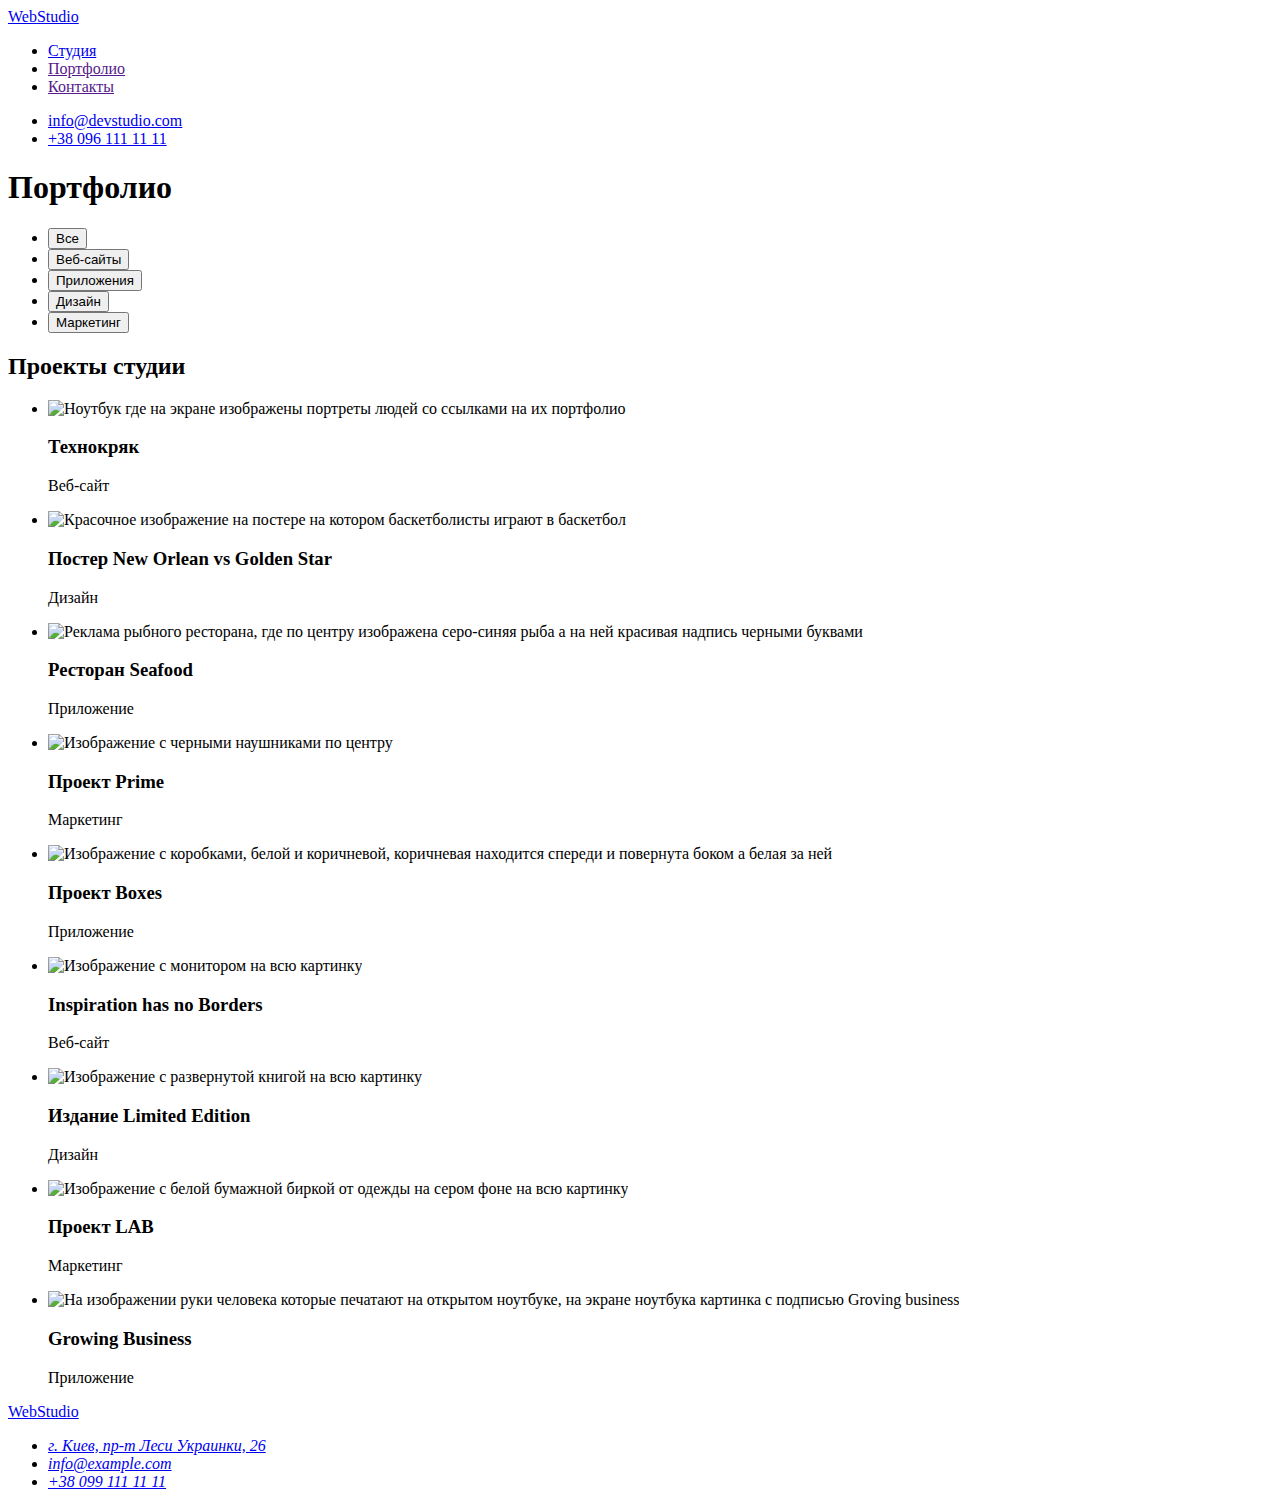
==== portfolio.html @ e3c5804a "Add files via upload" ====
<!DOCTYPE html>
<html lang="en">
  <head>
    <meta charset="UTF-8" />
    <meta http-equiv="X-UA-Compatible" content="IE=edge" />
    <meta name="viewport" content="width=device-width, initial-scale=1.0" />
    <title>Document</title>
    <link
      rel="stylesheet"
      href="https://cdnjs.cloudflare.com/ajax/libs/modern-normalize/1.1.0/modern-normalize.min.css"
      integrity="sha512-wpPYUAdjBVSE4KJnH1VR1HeZfpl1ub8YT/NKx4PuQ5NmX2tKuGu6U/JRp5y+Y8XG2tV+wKQpNHVUX03MfMFn9Q=="
      crossorigin="anonymous"
      referrerpolicy="no-referrer"
    />
    <link rel="stylesheet" href="./css/styles.css" />
    <link rel="preconnect" href="https://fonts.googleapis.com" />
    <link rel="preconnect" href="https://fonts.gstatic.com" crossorigin />
    <link
      href="https://fonts.googleapis.com/css2?family=Raleway:wght@700&family=Roboto:wght@400;500;700;900&display=swap"
      rel="stylesheet"
    />
  </head>
  <body>
    <!-- Шапка сайта -->
    <header>
      <nav>
        <!-- Навигация. Логотип-ссылка с текстом-->
        <a href="/" class="logo"><span class="color-logo">Web</span>Studio</a>
        <!-- Навигация. Ссылка на главную страницу. Сыылка на портфолио и контакты -->
        <ul class="site-nav list">
          <li>
            <a class="contact-link" href="./index.html">Студия</a>
          </li>
          <li>
            <a class="contact-link current" href="">Портфолио</a>
          </li>
          <li>
            <a class="contact-link" href="">Контакты</a>
          </li>
        </ul>
      </nav>
      <!-- Контакты -->
      <ul class="list">
        <li>
          <a class="adress-link" href="mailto:info@devstudio.com">info@devstudio.com</a>
        </li>
        <li>
          <a class="adress-link" href="tel:+380961111111">+38 096 111 11 11</a>
        </li>
      </ul>
    </header>
    <!-- Блок-герой -->
    <main>
      <!-- Секция навигации -->
      <section>
        <!-- Скрытый заголовок -->
        <h1 class="hidden">Портфолио</h1>
        <ul class="list">
          <li><button class="style-scope-button" type="button">Все</button></li>
          <li><button class="style-scope-button" type="button">Веб-сайты</button></li>
          <li><button class="style-scope-button" type="button">Приложения</button></li>
          <li><button class="style-scope-button" type="button">Дизайн</button></li>
          <li><button class="style-scope-button" type="button">Маркетинг</button></li>
        </ul>
        <!-- Скрытый заголовок -->
        <h2 class="section-title hidden">Проекты студии</h2>
        <ul class="list">
          <li>
            <img
              src="./images/img7.jpg"
              alt="Ноутбук где на экране изображены портреты людей со ссылками на их портфолио"
              width="370"
              height="294"
            />
            <h3 class="title-adverb">Технокряк</h3>
            <p class="text">Веб-сайт</p>
          </li>
          <li>
            <img
              src="./images/img8.jpg"
              alt="Красочное изображение на постере на котором баскетболисты играют в баскетбол"
              width="370"
              height="294"
            />
            <h3 class="title-adverb">Постер <span lang="en">New Orlean vs Golden Star</span></h3>
            <p class="text">Дизайн</p>
          </li>
          <li>
            <img
              src="./images/img9.jpg"
              alt="Реклама рыбного ресторана, где по центру изображена серо-синяя рыба а на ней красивая надпись черными буквами"
              width="370"
              height="294"
            />
            <h3 class="title-adverb">Ресторан <span lang="en">Seafood</span></h3>
            <p class="text">Приложение</p>
          </li>
          <li>
            <img
              src="./images/img10.jpg"
              alt="Изображение с черными наушниками по центру"
              width="370"
              height="294"
            />
            <h3 class="title-adverb">Проект <span lang="en">Prime</span></h3>
            <p class="text">Маркетинг</p>
          </li>
          <li>
            <img
              src="./images/img11.jpg"
              alt="Изображение с коробками, белой и коричневой, коричневая находится спереди и повернута боком а белая за ней"
              width="370"
              height="294"
            />
            <h3 class="title-adverb">Проект <span lang="en">Boxes</span></h3>
            <p class="text">Приложение</p>
          </li>
          <li>
            <img
              src="./images/img12.jpg"
              alt="Изображение с монитором на всю картинку"
              width="370"
              height="294"
            />
            <h3 class="title-adverb" lang="en">Inspiration has no Borders</h3>
            <p class="text">Веб-сайт</p>
          </li>
          <li>
            <img
              src="./images/img13.jpg"
              alt="Изображение с развернутой книгой на всю картинку"
              width="370"
              height="294"
            />
            <h3 class="title-adverb">Издание <span lang="en">Limited Edition</span></h3>
            <p class="text">Дизайн</p>
          </li>
          <li>
            <img
              src="./images/img14.jpg"
              alt="Изображение с белой бумажной биркой от одежды на сером фоне на всю картинку"
              width="370"
              height="294"
            />
            <h3 class="title-adverb">Проект <span lang="en">LAB</span></h3>
            <p class="text">Маркетинг</p>
          </li>
          <li>
            <img
              src="./images/img15.jpg"
              alt="На изображении руки человека которые печатают на открытом ноутбуке, на экране ноутбука картинка с подписью Groving business"
              width="370"
              height="294"
            />
            <h3 class="title-adverb" lang="en">Growing Business</h3>
            <p class="text">Приложение</p>
          </li>
        </ul>
      </section>
    </main>
    <!-- Футер -->
    <footer>
      <!-- Логотип -->
      <a href="/" class="logo-bottom"><span class="color-logo">Web</span>Studio</a>
      <!-- Физический адрес, мыло и телефон -->
      <address>
        <ul class="list">
          <li>
            <a
              class="link-bottom"
              href="https://goo.gl/maps/eCC2eFaYXbbJJhADA"
              rel="noopener noreferrer"
              target="_blank"
              >г. Киев, пр-т Леси Украинки, 26</a
            >
          </li>
          <li>
            <a class="link-bottom" href="mailto:info@example.com">info@example.com</a>
          </li>
          <li>
            <a class="link-bottom" href="tel:+380991111111">+38 099 111 11 11</a>
          </li>
        </ul>
      </address>
    </footer>
  </body>
</html>
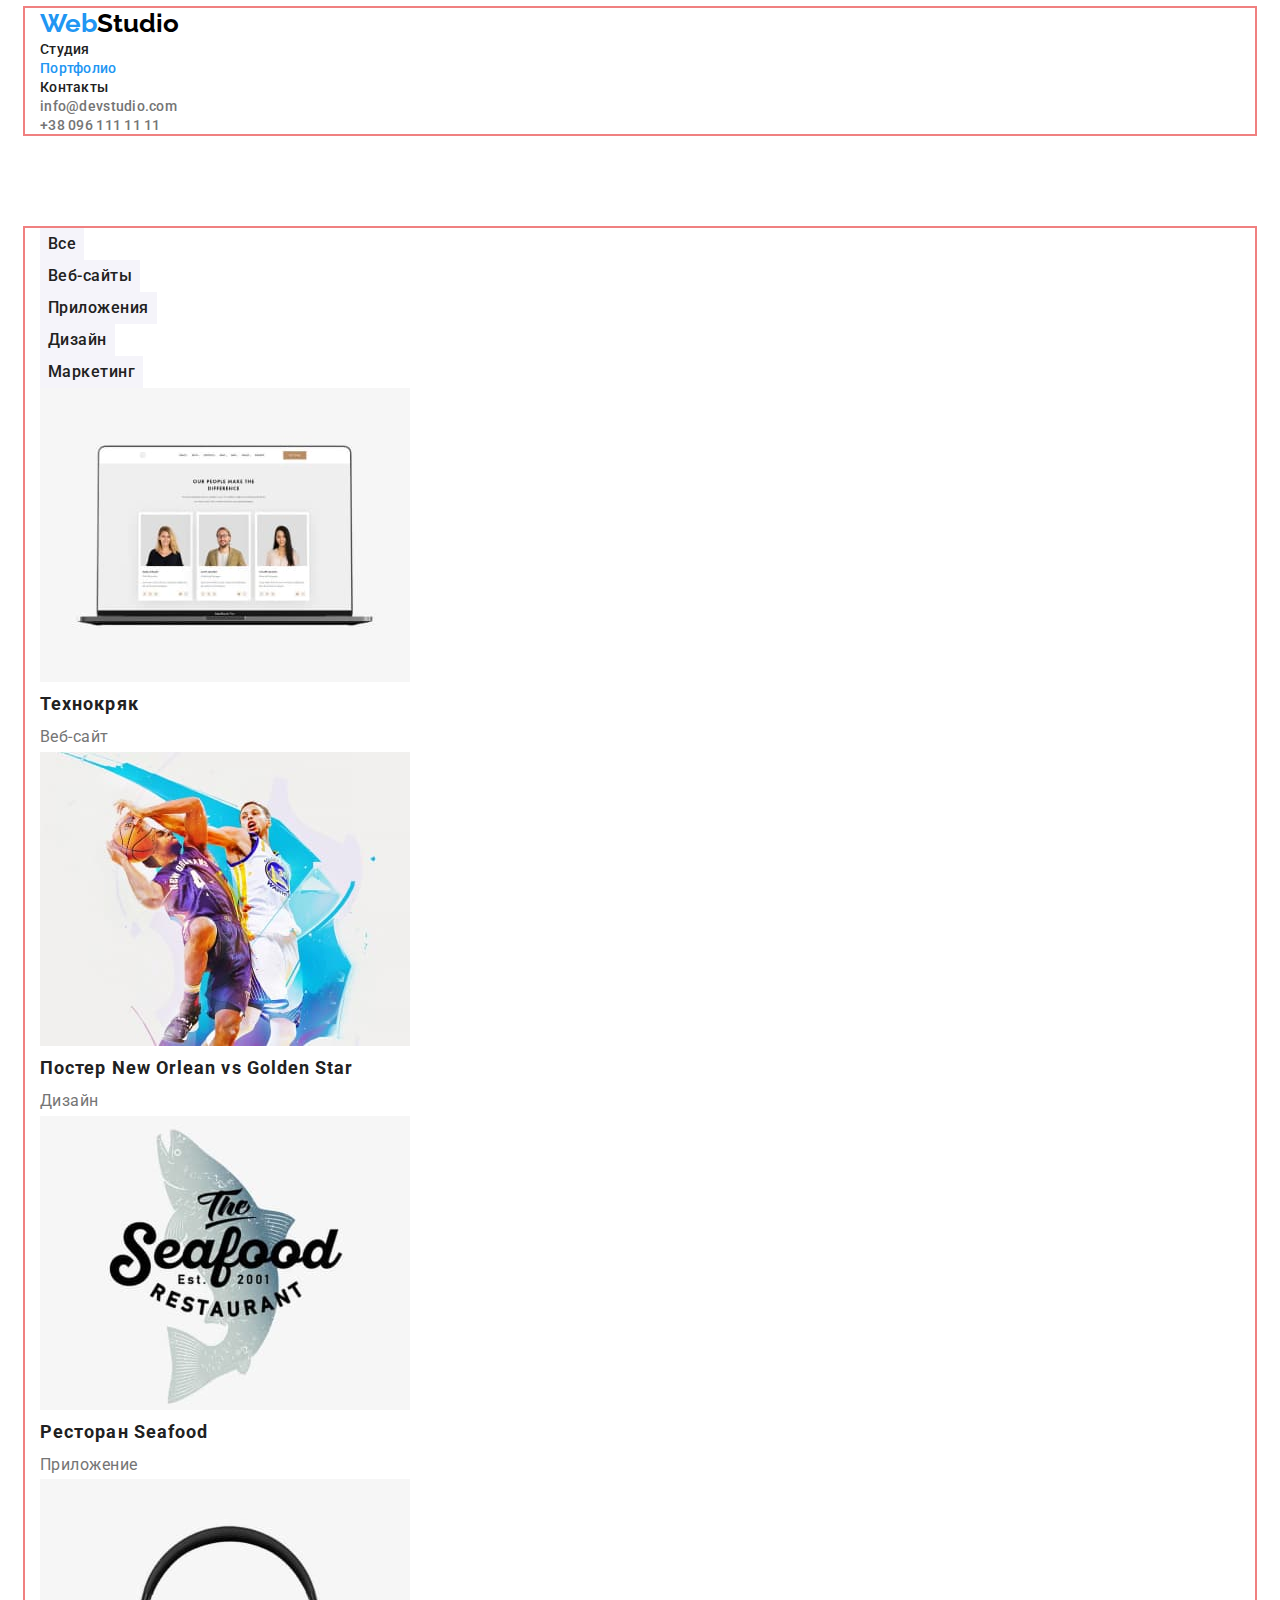
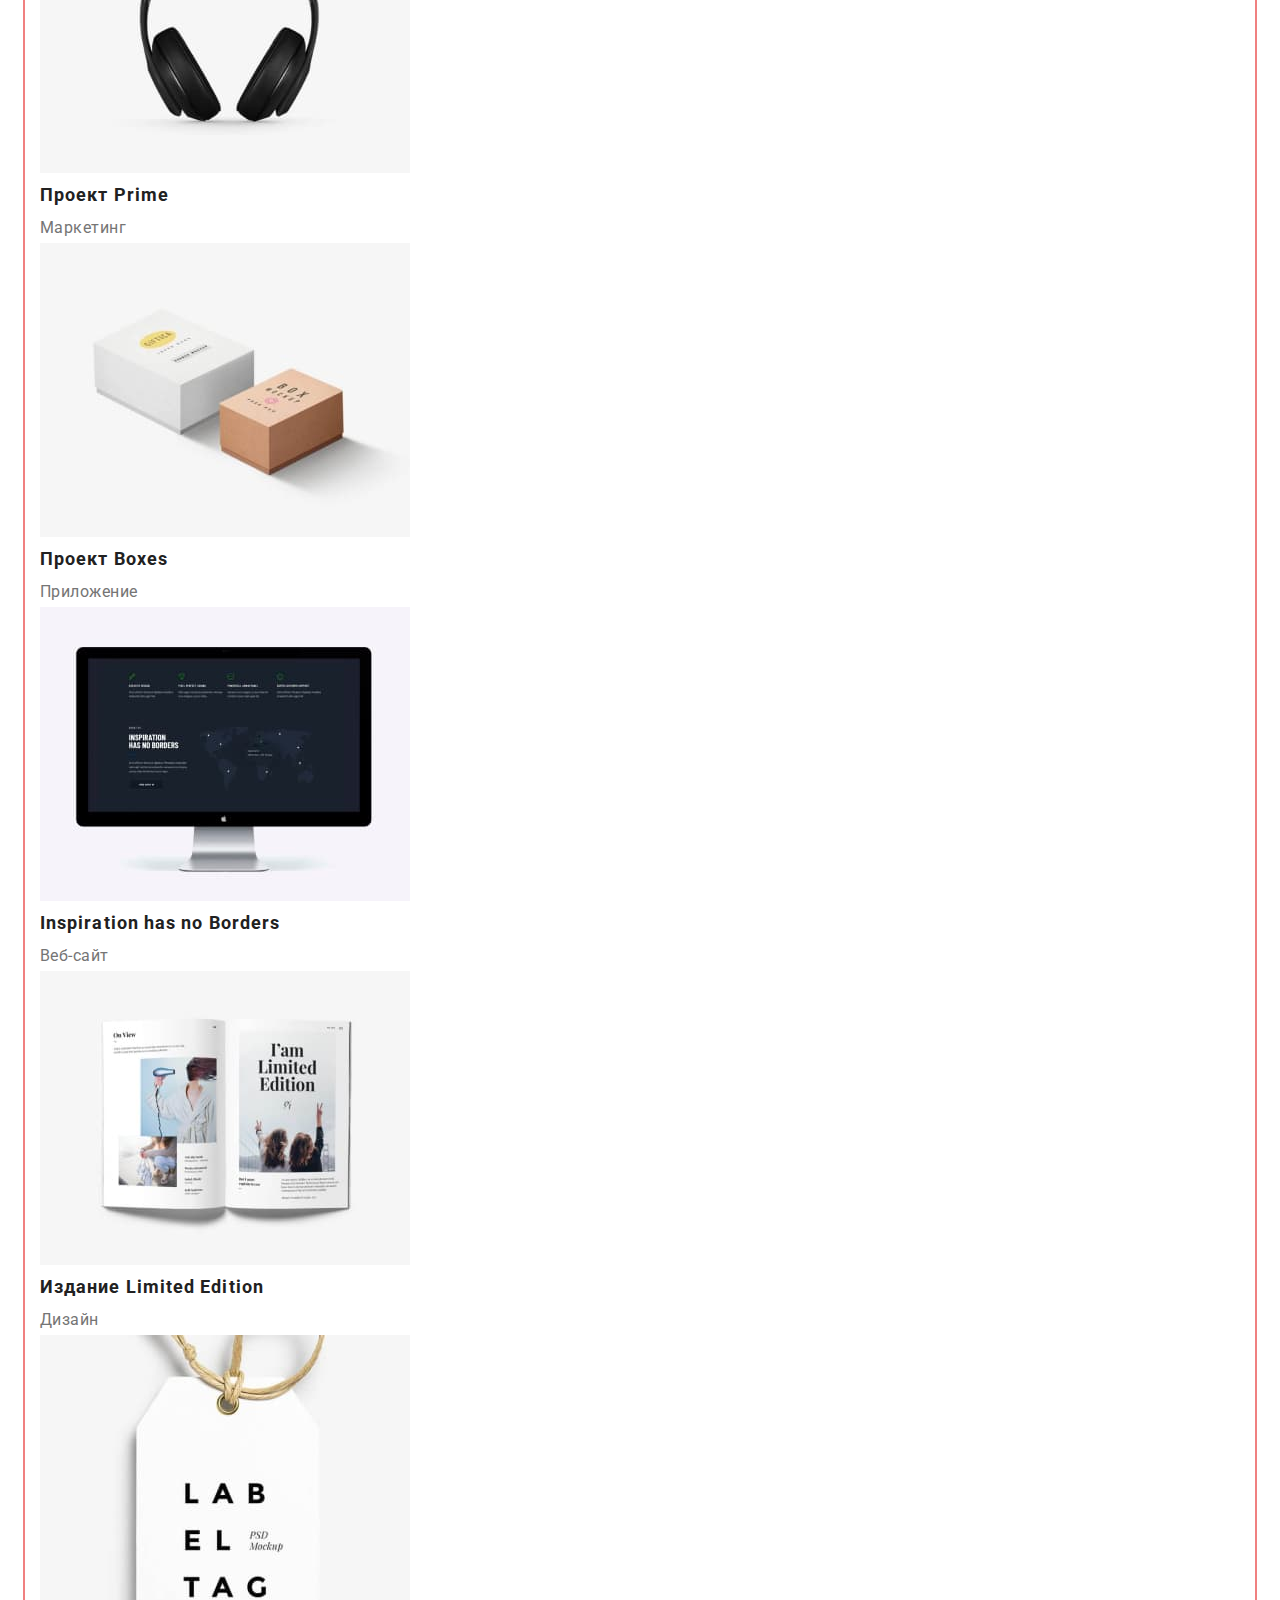
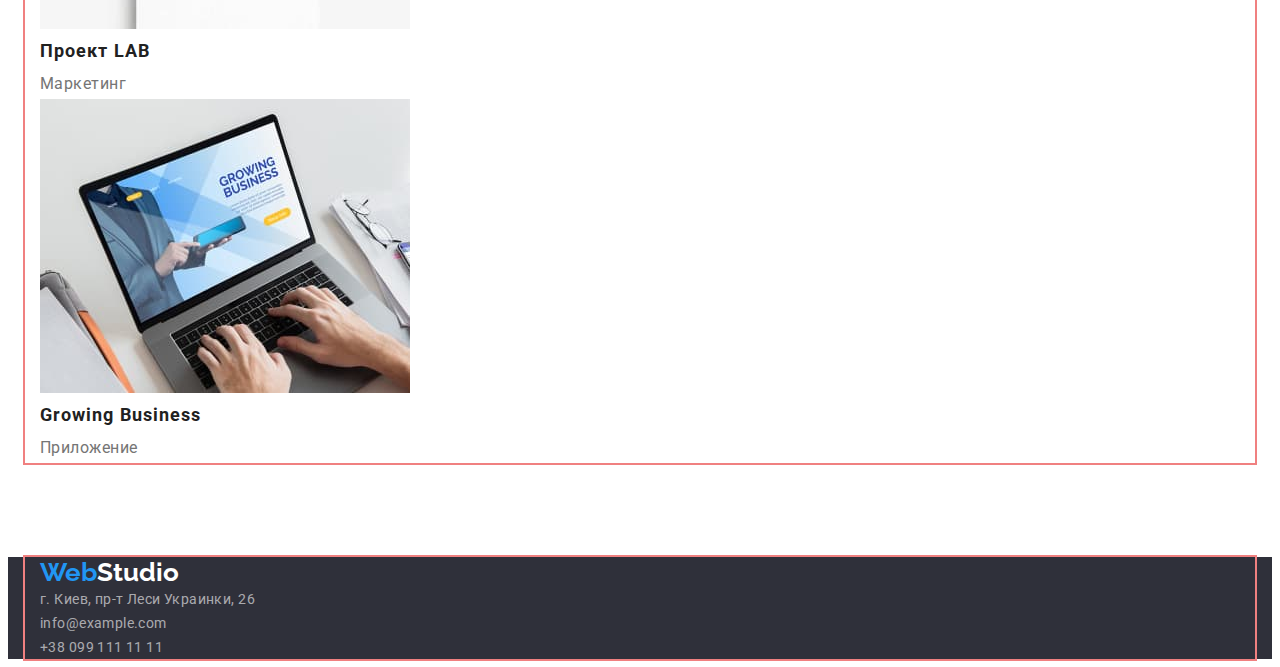
==== commit fe3134d2: "Центрирование" ====
--- a/portfolio.html
+++ b/portfolio.html
@@ -5,6 +5,12 @@
     <meta http-equiv="X-UA-Compatible" content="IE=edge" />
     <meta name="viewport" content="width=device-width, initial-scale=1.0" />
     <title>Document</title>
+    <link rel="preconnect" href="https://fonts.googleapis.com" />
+    <link rel="preconnect" href="https://fonts.gstatic.com" crossorigin />
+    <link
+      href="https://fonts.googleapis.com/css2?family=Raleway:wght@700&family=Roboto:wght@400;500;700;900&display=swap"
+      rel="stylesheet"
+    />
     <link
       rel="stylesheet"
       href="https://cdnjs.cloudflare.com/ajax/libs/modern-normalize/1.1.0/modern-normalize.min.css"
@@ -13,175 +19,175 @@
       referrerpolicy="no-referrer"
     />
     <link rel="stylesheet" href="./css/styles.css" />
-    <link rel="preconnect" href="https://fonts.googleapis.com" />
-    <link rel="preconnect" href="https://fonts.gstatic.com" crossorigin />
-    <link
-      href="https://fonts.googleapis.com/css2?family=Raleway:wght@700&family=Roboto:wght@400;500;700;900&display=swap"
-      rel="stylesheet"
-    />
   </head>
   <body>
     <!-- Шапка сайта -->
     <header>
-      <nav>
-        <!-- Навигация. Логотип-ссылка с текстом-->
-        <a href="/" class="logo"><span class="color-logo">Web</span>Studio</a>
-        <!-- Навигация. Ссылка на главную страницу. Сыылка на портфолио и контакты -->
-        <ul class="site-nav list">
+      <div class="container">
+        <nav>
+          <!-- Навигация. Логотип-ссылка с текстом-->
+          <a href="/" class="logo"><span class="color-logo">Web</span>Studio</a>
+          <!-- Навигация. Ссылка на главную страницу. Сыылка на портфолио и контакты -->
+          <ul class="site-nav list">
+            <li>
+              <a class="contact-link" href="./index.html">Студия</a>
+            </li>
+            <li>
+              <a class="contact-link current" href="">Портфолио</a>
+            </li>
+            <li>
+              <a class="contact-link" href="">Контакты</a>
+            </li>
+          </ul>
+        </nav>
+        <!-- Контакты -->
+        <ul class="list">
           <li>
-            <a class="contact-link" href="./index.html">Студия</a>
+            <a class="adress-link" href="mailto:info@devstudio.com">info@devstudio.com</a>
           </li>
           <li>
-            <a class="contact-link current" href="">Портфолио</a>
-          </li>
-          <li>
-            <a class="contact-link" href="">Контакты</a>
+            <a class="adress-link" href="tel:+380961111111">+38 096 111 11 11</a>
           </li>
         </ul>
-      </nav>
-      <!-- Контакты -->
-      <ul class="list">
-        <li>
-          <a class="adress-link" href="mailto:info@devstudio.com">info@devstudio.com</a>
-        </li>
-        <li>
-          <a class="adress-link" href="tel:+380961111111">+38 096 111 11 11</a>
-        </li>
-      </ul>
+      </div>
     </header>
     <!-- Блок-герой -->
     <main>
       <!-- Секция навигации -->
-      <section>
-        <!-- Скрытый заголовок -->
-        <h1 class="hidden">Портфолио</h1>
-        <ul class="list">
-          <li><button class="style-scope-button" type="button">Все</button></li>
-          <li><button class="style-scope-button" type="button">Веб-сайты</button></li>
-          <li><button class="style-scope-button" type="button">Приложения</button></li>
-          <li><button class="style-scope-button" type="button">Дизайн</button></li>
-          <li><button class="style-scope-button" type="button">Маркетинг</button></li>
-        </ul>
-        <!-- Скрытый заголовок -->
-        <h2 class="section-title hidden">Проекты студии</h2>
-        <ul class="list">
-          <li>
-            <img
-              src="./images/img7.jpg"
-              alt="Ноутбук где на экране изображены портреты людей со ссылками на их портфолио"
-              width="370"
-              height="294"
-            />
-            <h3 class="title-adverb">Технокряк</h3>
-            <p class="text">Веб-сайт</p>
-          </li>
-          <li>
-            <img
-              src="./images/img8.jpg"
-              alt="Красочное изображение на постере на котором баскетболисты играют в баскетбол"
-              width="370"
-              height="294"
-            />
-            <h3 class="title-adverb">Постер <span lang="en">New Orlean vs Golden Star</span></h3>
-            <p class="text">Дизайн</p>
-          </li>
-          <li>
-            <img
-              src="./images/img9.jpg"
-              alt="Реклама рыбного ресторана, где по центру изображена серо-синяя рыба а на ней красивая надпись черными буквами"
-              width="370"
-              height="294"
-            />
-            <h3 class="title-adverb">Ресторан <span lang="en">Seafood</span></h3>
-            <p class="text">Приложение</p>
-          </li>
-          <li>
-            <img
-              src="./images/img10.jpg"
-              alt="Изображение с черными наушниками по центру"
-              width="370"
-              height="294"
-            />
-            <h3 class="title-adverb">Проект <span lang="en">Prime</span></h3>
-            <p class="text">Маркетинг</p>
-          </li>
-          <li>
-            <img
-              src="./images/img11.jpg"
-              alt="Изображение с коробками, белой и коричневой, коричневая находится спереди и повернута боком а белая за ней"
-              width="370"
-              height="294"
-            />
-            <h3 class="title-adverb">Проект <span lang="en">Boxes</span></h3>
-            <p class="text">Приложение</p>
-          </li>
-          <li>
-            <img
-              src="./images/img12.jpg"
-              alt="Изображение с монитором на всю картинку"
-              width="370"
-              height="294"
-            />
-            <h3 class="title-adverb" lang="en">Inspiration has no Borders</h3>
-            <p class="text">Веб-сайт</p>
-          </li>
-          <li>
-            <img
-              src="./images/img13.jpg"
-              alt="Изображение с развернутой книгой на всю картинку"
-              width="370"
-              height="294"
-            />
-            <h3 class="title-adverb">Издание <span lang="en">Limited Edition</span></h3>
-            <p class="text">Дизайн</p>
-          </li>
-          <li>
-            <img
-              src="./images/img14.jpg"
-              alt="Изображение с белой бумажной биркой от одежды на сером фоне на всю картинку"
-              width="370"
-              height="294"
-            />
-            <h3 class="title-adverb">Проект <span lang="en">LAB</span></h3>
-            <p class="text">Маркетинг</p>
-          </li>
-          <li>
-            <img
-              src="./images/img15.jpg"
-              alt="На изображении руки человека которые печатают на открытом ноутбуке, на экране ноутбука картинка с подписью Groving business"
-              width="370"
-              height="294"
-            />
-            <h3 class="title-adverb" lang="en">Growing Business</h3>
-            <p class="text">Приложение</p>
-          </li>
-        </ul>
+      <section class="section">
+        <div class="container">
+          <!-- Скрытый заголовок -->
+          <h1 class="main-title hidden visually-hidden">Портфолио</h1>
+          <ul class="list">
+            <li><button class="style-scope-button" type="button">Все</button></li>
+            <li><button class="style-scope-button" type="button">Веб-сайты</button></li>
+            <li><button class="style-scope-button" type="button">Приложения</button></li>
+            <li><button class="style-scope-button" type="button">Дизайн</button></li>
+            <li><button class="style-scope-button" type="button">Маркетинг</button></li>
+          </ul>
+          <!-- Скрытый заголовок -->
+          <h2 class="section-title hidden visually-hidden">Проекты студии</h2>
+          <ul class="list">
+            <li>
+              <img
+                src="./images/img7.jpg"
+                alt="Ноутбук где на экране изображены портреты людей со ссылками на их портфолио"
+                width="370"
+                height="294"
+              />
+              <h3 class="title-adverb">Технокряк</h3>
+              <p class="text">Веб-сайт</p>
+            </li>
+            <li>
+              <img
+                src="./images/img8.jpg"
+                alt="Красочное изображение на постере на котором баскетболисты играют в баскетбол"
+                width="370"
+                height="294"
+              />
+              <h3 class="title-adverb">Постер <span lang="en">New Orlean vs Golden Star</span></h3>
+              <p class="text">Дизайн</p>
+            </li>
+            <li>
+              <img
+                src="./images/img9.jpg"
+                alt="Реклама рыбного ресторана, где по центру изображена серо-синяя рыба а на ней красивая надпись черными буквами"
+                width="370"
+                height="294"
+              />
+              <h3 class="title-adverb">Ресторан <span lang="en">Seafood</span></h3>
+              <p class="text">Приложение</p>
+            </li>
+            <li>
+              <img
+                src="./images/img10.jpg"
+                alt="Изображение с черными наушниками по центру"
+                width="370"
+                height="294"
+              />
+              <h3 class="title-adverb">Проект <span lang="en">Prime</span></h3>
+              <p class="text">Маркетинг</p>
+            </li>
+            <li>
+              <img
+                src="./images/img11.jpg"
+                alt="Изображение с коробками, белой и коричневой, коричневая находится спереди и повернута боком а белая за ней"
+                width="370"
+                height="294"
+              />
+              <h3 class="title-adverb">Проект <span lang="en">Boxes</span></h3>
+              <p class="text">Приложение</p>
+            </li>
+            <li>
+              <img
+                src="./images/img12.jpg"
+                alt="Изображение с монитором на всю картинку"
+                width="370"
+                height="294"
+              />
+              <h3 class="title-adverb" lang="en">Inspiration has no Borders</h3>
+              <p class="text">Веб-сайт</p>
+            </li>
+            <li>
+              <img
+                src="./images/img13.jpg"
+                alt="Изображение с развернутой книгой на всю картинку"
+                width="370"
+                height="294"
+              />
+              <h3 class="title-adverb">Издание <span lang="en">Limited Edition</span></h3>
+              <p class="text">Дизайн</p>
+            </li>
+            <li>
+              <img
+                src="./images/img14.jpg"
+                alt="Изображение с белой бумажной биркой от одежды на сером фоне на всю картинку"
+                width="370"
+                height="294"
+              />
+              <h3 class="title-adverb">Проект <span lang="en">LAB</span></h3>
+              <p class="text">Маркетинг</p>
+            </li>
+            <li>
+              <img
+                src="./images/img15.jpg"
+                alt="На изображении руки человека которые печатают на открытом ноутбуке, на экране ноутбука картинка с подписью Groving business"
+                width="370"
+                height="294"
+              />
+              <h3 class="title-adverb" lang="en">Growing Business</h3>
+              <p class="text">Приложение</p>
+            </li>
+          </ul>
+        </div>
       </section>
     </main>
     <!-- Футер -->
-    <footer>
-      <!-- Логотип -->
-      <a href="/" class="logo-bottom"><span class="color-logo">Web</span>Studio</a>
-      <!-- Физический адрес, мыло и телефон -->
-      <address>
-        <ul class="list">
-          <li>
-            <a
-              class="link-bottom"
-              href="https://goo.gl/maps/eCC2eFaYXbbJJhADA"
-              rel="noopener noreferrer"
-              target="_blank"
-              >г. Киев, пр-т Леси Украинки, 26</a
-            >
-          </li>
-          <li>
-            <a class="link-bottom" href="mailto:info@example.com">info@example.com</a>
-          </li>
-          <li>
-            <a class="link-bottom" href="tel:+380991111111">+38 099 111 11 11</a>
-          </li>
-        </ul>
-      </address>
+    <footer class="footer">
+      <div class="container">
+        <!-- Логотип -->
+        <a href="/" class="logo-bottom"><span class="color-logo">Web</span>Studio</a>
+        <!-- Физический адрес, мыло и телефон -->
+        <address>
+          <ul class="list">
+            <li>
+              <a
+                class="link-bottom"
+                href="https://goo.gl/maps/eCC2eFaYXbbJJhADA"
+                rel="noopener noreferrer"
+                target="_blank"
+                >г. Киев, пр-т Леси Украинки, 26</a
+              >
+            </li>
+            <li>
+              <a class="link-bottom" href="mailto:info@example.com">info@example.com</a>
+            </li>
+            <li>
+              <a class="link-bottom" href="tel:+380991111111">+38 099 111 11 11</a>
+            </li>
+          </ul>
+        </address>
+      </div>
     </footer>
   </body>
 </html>
--- a/css/styles.css
+++ b/css/styles.css
@@ -0,0 +1,253 @@
+:root {
+  --primary-text-color: #212121;
+  --secondary-text-color: #757575;
+  --accent-color: #2196f3;
+  --background-color: #e5e5e5;
+  --background-context-color: #f5f4fa;
+  --rare-text-color: #ffffff;
+}
+/* Задали глобальное нормальное наследование */
+html {
+  box-sizing: border-box;
+}
+*,
+*::before,
+*::after {
+  box-sizing: inherit;
+}
+p,
+h1,
+h2,
+h3,
+h4,
+h5,
+h6 {
+  margin-top: 0;
+  margin-bottom: 0;
+}
+ul {
+  margin-top: 0;
+  margin-bottom: 0;
+  padding-left: 0;
+}
+/* Задали основные свойства: цвет, шрифт и запасной шрифт */
+body {
+  font-family: Roboto, sans-serif;
+  background-color: var(--rare-text-color);
+  color: var(--primary-text-color);
+}
+/* Убрали подчеркивания со ссылок */
+a {
+  text-decoration: none;
+}
+/* Убрали точки со списков */
+.list {
+  list-style: none;
+  margin: 0;
+  padding: 0;
+}
+/* Скрыли ненужные семантические заголовки */
+.hidden {
+  visibility: hidden;
+}
+.visually-hidden {
+  position: absolute;
+  clip: rect(0 0 0 0);
+  width: 1px;
+  height: 1px;
+  margin: -1px;
+}
+/* Добавили кнопке наследие */
+button {
+  font-family: inherit;
+}
+/* Задали общий вспомогательный класс "контейнер" для центрирования и ограничения контента по ширине */
+.container {
+  margin-left: auto;
+  margin-right: auto;
+  width: 1230px;
+  padding-left: 15px;
+  padding-right: 15px;
+  margin: 0 auto;
+  outline: 2px solid lightcoral;
+}
+/* Добавили нужный паддинг */
+.section {
+  padding-top: 94px;
+  padding-bottom: 94px;
+}
+
+/* Оформили логотип в Хеадер*/
+.logo {
+  font-family: Raleway;
+  font-weight: bold;
+  font-size: 26px;
+  line-height: 1.2;
+  color: #000000;
+}
+/* Добавили стили навигации в Хеадер*/
+.contact-link {
+  font-weight: 500;
+  font-size: 14px;
+  line-height: 1.14;
+  letter-spacing: 0.02em;
+  color: var(--primary-text-color);
+}
+.contact-link:hover,
+.contact-link:focus {
+  color: var(--accent-color);
+}
+/* Добавили стили контактов в Хеадер */
+.adress-link {
+  font-weight: 500;
+  font-size: 14px;
+  line-height: 1.14;
+  letter-spacing: 0.02em;
+  color: var(--secondary-text-color);
+}
+.adress-link:hover,
+.adress-link:focus {
+  color: var(--accent-color);
+}
+/* Оформили все нужные элементы синим цветом */
+.color-logo {
+  color: var(--accent-color);
+}
+.contact-link.current {
+  color: var(--accent-color);
+}
+/* Оформили главный заголовок */
+.main {
+  background-color: #2f303a;
+}
+.main-section {
+  font-weight: 900;
+  font-size: 44px;
+  line-height: 1.36;
+  text-align: center;
+  letter-spacing: 0.06em;
+  color: var(--rare-text-color);
+}
+/* Оформили заголовки услуг */
+.title {
+  font-weight: bold;
+  font-size: 14px;
+  line-height: 1.14;
+  letter-spacing: 0.03em;
+  color: var(--primary-text-color);
+}
+/* Оформили текст услуг */
+.text-description {
+  font-size: 14px;
+  line-height: 1.71;
+  letter-spacing: 0.03em;
+  color: var(--secondary-text-color);
+}
+/* Оформили остальные заголовки */
+.section-title {
+  font-weight: bold;
+  font-size: 36px;
+  line-height: 1.16;
+  text-align: center;
+  letter-spacing: 0.03em;
+  color: var(--primary-text-color);
+}
+/* Оформили стили имен и профессий */
+.names {
+  font-weight: 500;
+  font-size: 16px;
+  line-height: 1.18;
+  text-align: center;
+  letter-spacing: 0.03em;
+}
+.profession {
+  font-size: 16px;
+  line-height: 1.18;
+  text-align: center;
+  letter-spacing: 0.03em;
+  color: var(--secondary-text-color);
+}
+/* Оформили рекламу */
+.title-adverb {
+  font-weight: bold;
+  font-size: 18px;
+  line-height: 2;
+  letter-spacing: 0.06em;
+  color: var(--primary-text-color);
+}
+.text {
+  font-size: 16px;
+  line-height: 1.87;
+  letter-spacing: 0.03em;
+  color: var(--secondary-text-color);
+}
+
+/* Добавили стили ссылок в Футер */
+.link-bottom {
+  font-style: normal;
+  font-size: 14px;
+  line-height: 1.7;
+  letter-spacing: 0.03em;
+  color: rgba(255, 255, 255, 0.6);
+}
+.link-bottom:hover,
+.link-bottom:focus {
+  color: var(--rare-text-color);
+}
+/* Оформили заглавные буквы согласно макету */
+.main.upper {
+  text-transform: uppercase;
+}
+.title.upper {
+  text-transform: uppercase;
+}
+/* Оформили стили списка кнопок в Портфолио*/
+.style-scope-button {
+  font-weight: 500;
+  font-size: 16px;
+  line-height: 1.62;
+  text-align: center;
+  letter-spacing: 0.03em;
+  color: var(--primary-text-color);
+  background-color: var(--background-context-color);
+  border-color: transparent;
+  cursor: pointer;
+}
+.style-scope-button:hover,
+.style-scope-button:focus {
+  color: var(--rare-text-color);
+  background-color: var(--accent-color);
+}
+/* Оформили стиль кнопки в Студия */
+.button-primary {
+  border-radius: 4px;
+  padding: 10px 32px;
+  display: inline-block;
+  font-weight: bold;
+  font-size: 16px;
+  line-height: 1.87;
+  align-items: center;
+  text-align: center;
+  letter-spacing: 0.06em;
+  color: var(--rare-text-color);
+  background-color: var(--accent-color);
+  border-color: transparent;
+  cursor: pointer;
+}
+/* Оформили ховер и фокус кнопке в Студия */
+.button-primary:hover,
+.button-primary:focus {
+  background-color: #188ce8;
+}
+/* Оформили логотип в Футер */
+.logo-bottom {
+  font-family: Raleway;
+  font-weight: bold;
+  font-size: 26px;
+  line-height: 1.2;
+  color: var(--rare-text-color);
+}
+/* Задали цвет в футер */
+.footer {
+  background-color: #2f303a;
+}
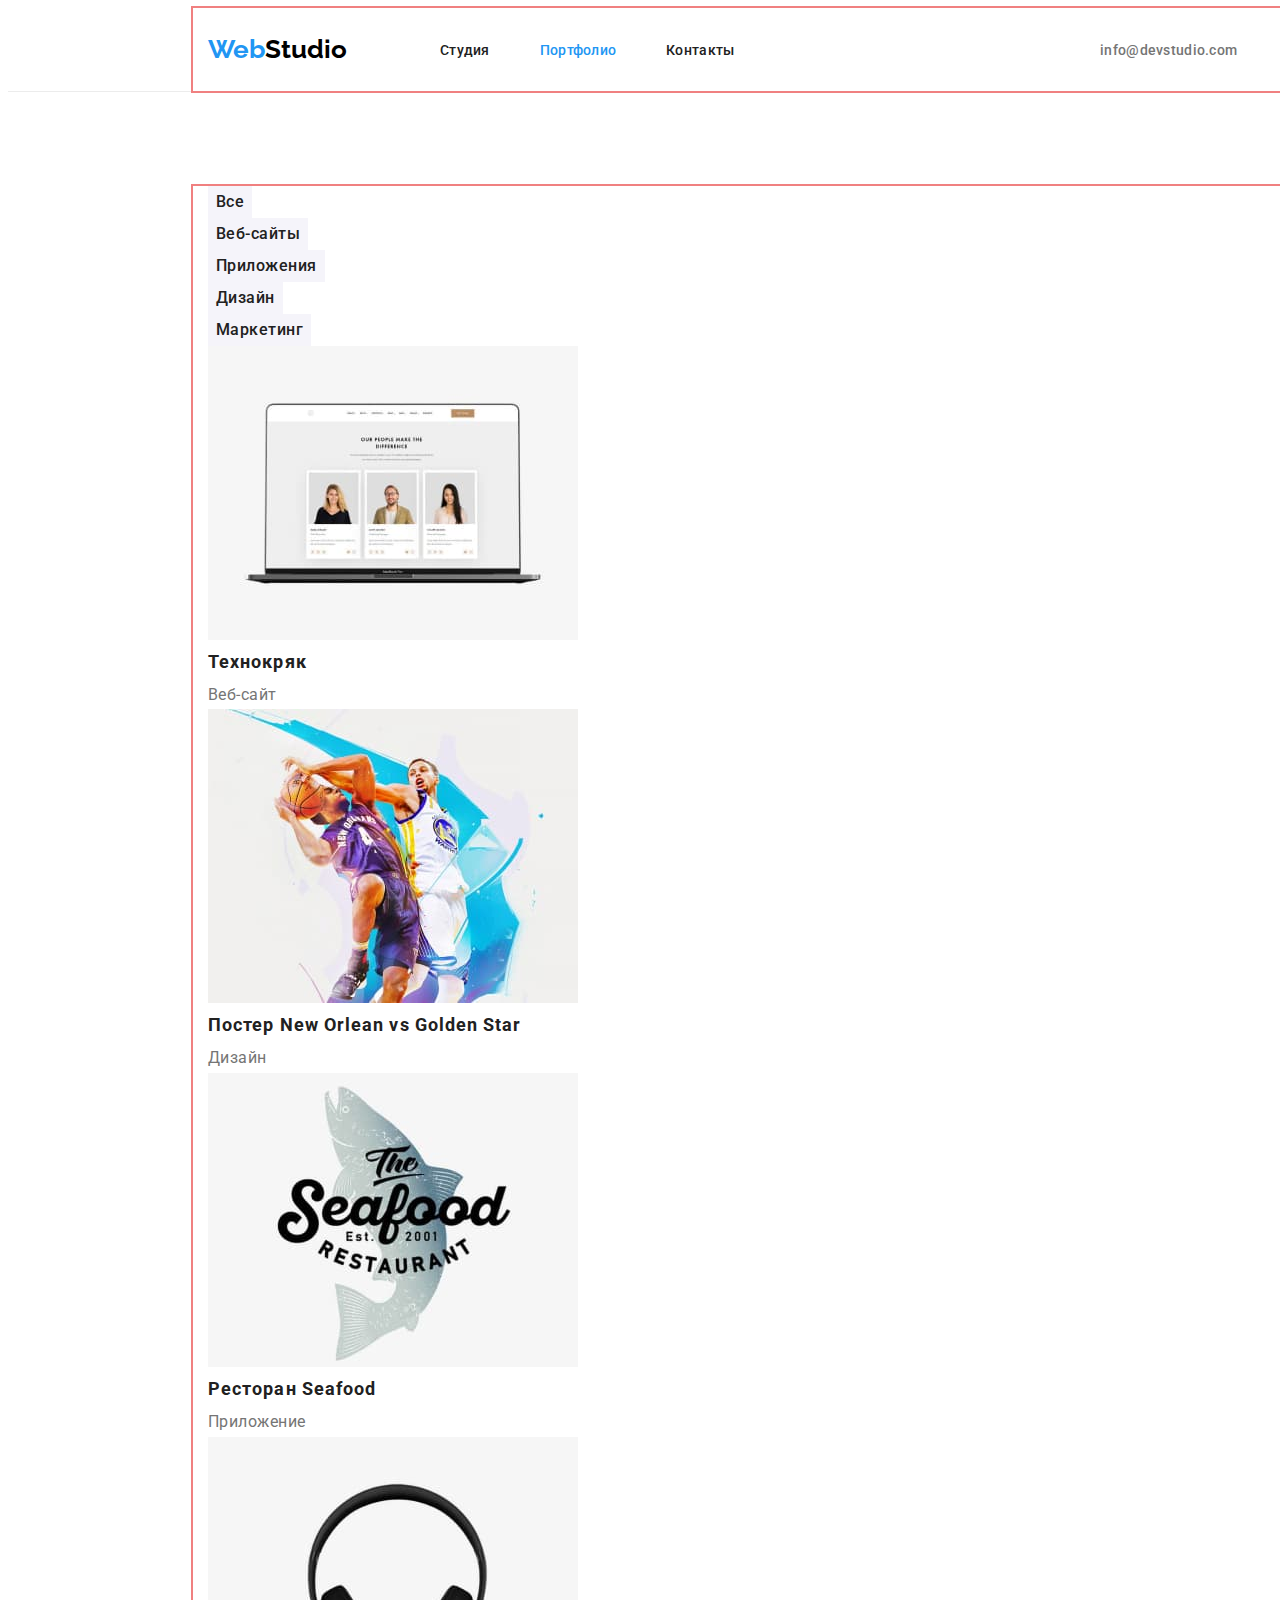
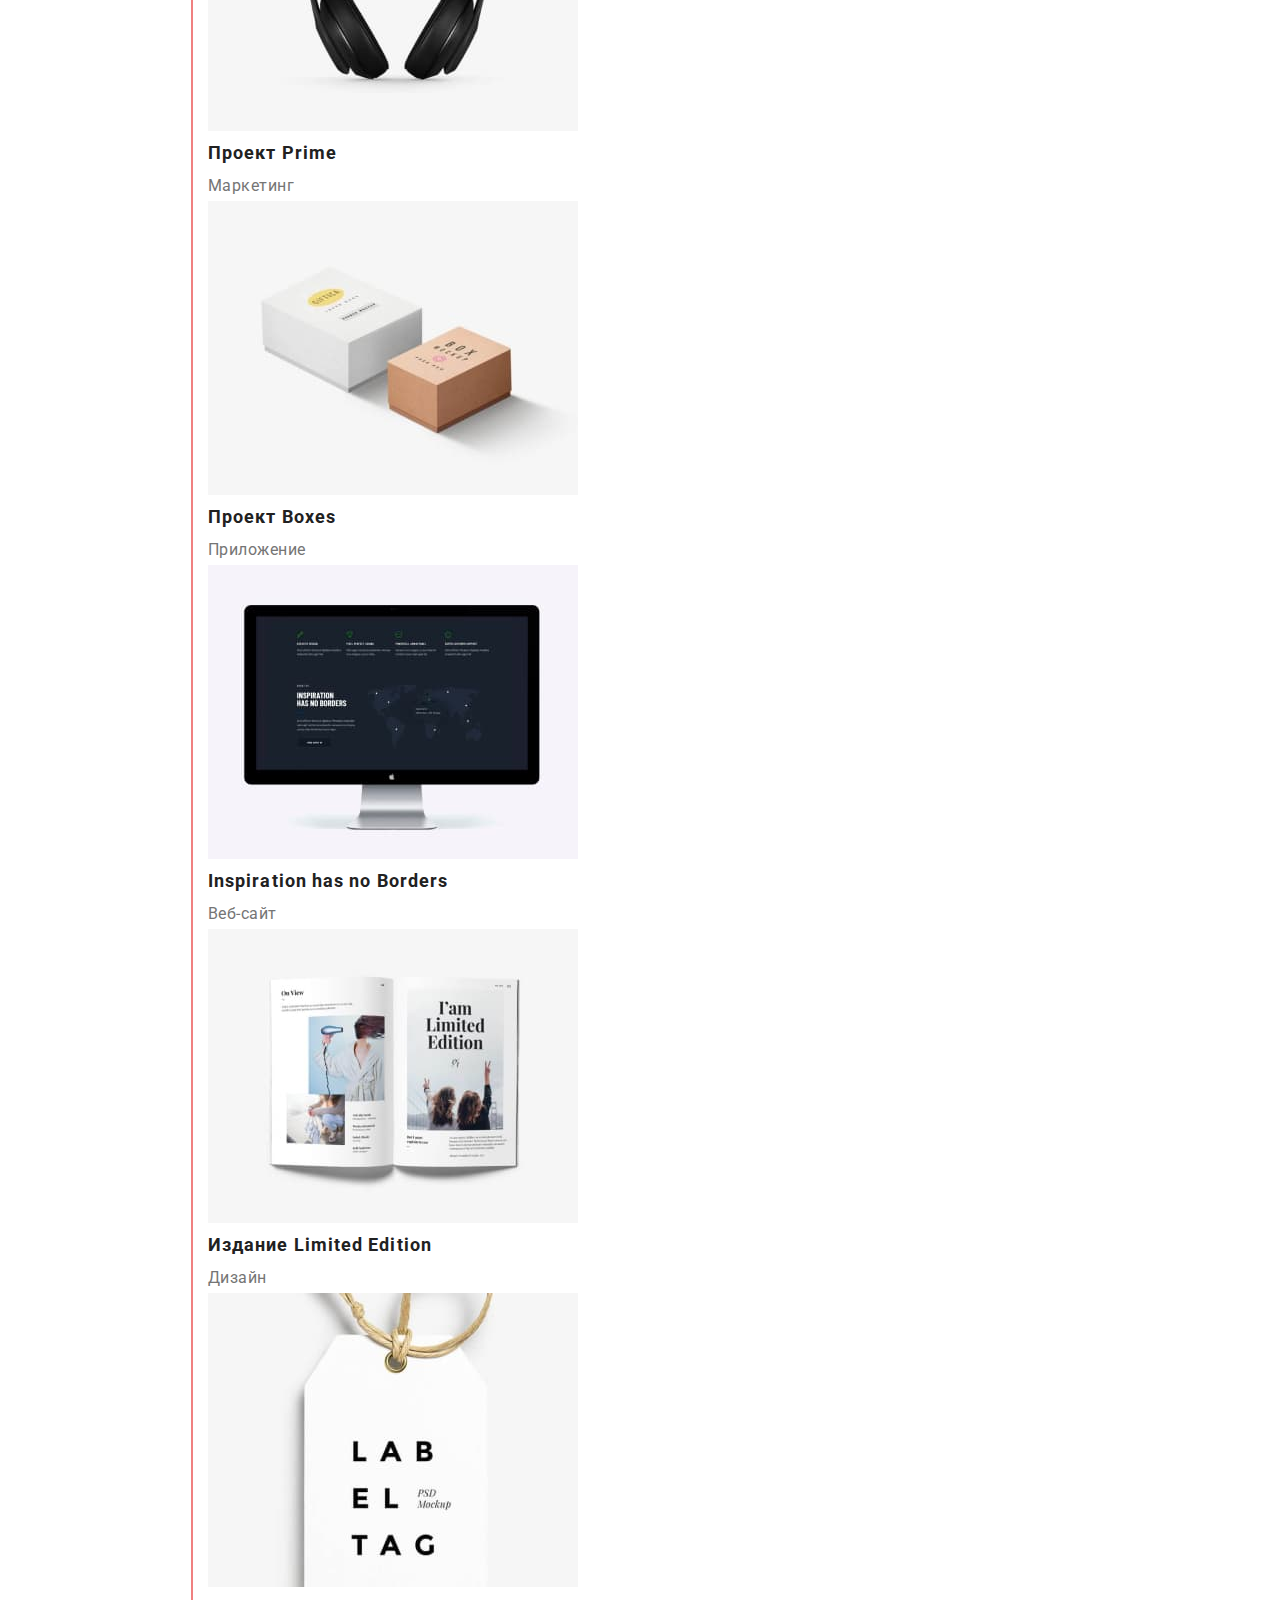
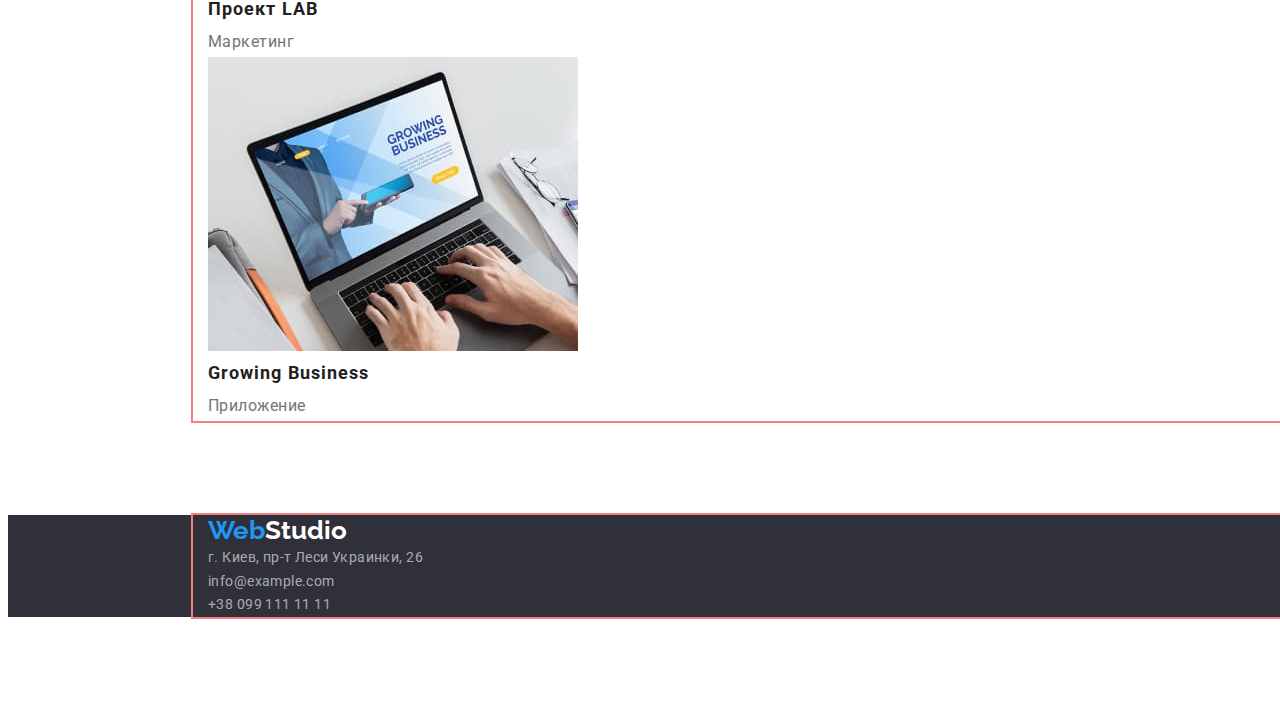
==== commit f2b6a63d: "Оформили Хеадер" ====
--- a/portfolio.html
+++ b/portfolio.html
@@ -22,33 +22,33 @@
   </head>
   <body>
     <!-- Шапка сайта -->
-    <header>
+    <header class="header">
       <div class="container">
-        <nav>
+        <nav class="top-nav">
           <!-- Навигация. Логотип-ссылка с текстом-->
           <a href="/" class="logo"><span class="color-logo">Web</span>Studio</a>
           <!-- Навигация. Ссылка на главную страницу. Сыылка на портфолио и контакты -->
           <ul class="site-nav list">
-            <li>
+            <li class="item">
               <a class="contact-link" href="./index.html">Студия</a>
             </li>
-            <li>
+            <li class="item">
               <a class="contact-link current" href="">Портфолио</a>
             </li>
-            <li>
+            <li class="item">
               <a class="contact-link" href="">Контакты</a>
             </li>
           </ul>
+          <!-- Контакты -->
+          <ul class="auth-nav list">
+            <li class="item">
+              <a class="adress-link" href="mailto:info@devstudio.com">info@devstudio.com</a>
+            </li>
+            <li class="item">
+              <a class="adress-link" href="tel:+380961111111">+38 096 111 11 11</a>
+            </li>
+          </ul>
         </nav>
-        <!-- Контакты -->
-        <ul class="list">
-          <li>
-            <a class="adress-link" href="mailto:info@devstudio.com">info@devstudio.com</a>
-          </li>
-          <li>
-            <a class="adress-link" href="tel:+380961111111">+38 096 111 11 11</a>
-          </li>
-        </ul>
       </div>
     </header>
     <!-- Блок-герой -->
--- a/css/styles.css
+++ b/css/styles.css
@@ -73,10 +73,19 @@
 }
 /* Добавили нужный паддинг */
 .section {
+  width: 1600px;
   padding-top: 94px;
   padding-bottom: 94px;
 }
-
+/* Задали ширину Хеадер */
+.header {
+  width: 1600px;
+  border-bottom: 1px solid #ececec;
+}
+.top-nav {
+  display: flex;
+  align-items: center;
+}
 /* Оформили логотип в Хеадер*/
 .logo {
   font-family: Raleway;
@@ -84,6 +93,35 @@
   font-size: 26px;
   line-height: 1.2;
   color: #000000;
+  margin-right: 93px;
+}
+.site-nav {
+  display: block;
+  padding-top: 32px;
+  padding-bottom: 32px;
+}
+/* Задали флекс для навигации */
+.site-nav {
+  display: flex;
+}
+/* Задали отступы */
+.site-nav .item + .item {
+  margin-left: 50px;
+}
+/* Можно сделать еще так .site-nav .item:not(:last-child) {
+  margin-right: 50px;
+} */
+.auth-nav {
+  display: block;
+  padding-top: 32px;
+  padding-bottom: 32px;
+}
+.auth-nav {
+  display: flex;
+  margin-left: auto;
+}
+.auth-nav .item + .item {
+  margin-left: 50px;
 }
 /* Добавили стили навигации в Хеадер*/
 .contact-link {
@@ -119,6 +157,7 @@
 /* Оформили главный заголовок */
 .main {
   background-color: #2f303a;
+  width: 1600px;
 }
 .main-section {
   font-weight: 900;
@@ -127,6 +166,7 @@
   text-align: center;
   letter-spacing: 0.06em;
   color: var(--rare-text-color);
+  margin-bottom: 30px;
 }
 /* Оформили заголовки услуг */
 .title {
@@ -151,8 +191,12 @@
   text-align: center;
   letter-spacing: 0.03em;
   color: var(--primary-text-color);
+  margin-bottom: 50px;
 }
 /* Оформили стили имен и профессий */
+.command {
+  background-color: #f5f4fa;
+}
 .names {
   font-weight: 500;
   font-size: 16px;
@@ -246,8 +290,12 @@
   font-size: 26px;
   line-height: 1.2;
   color: var(--rare-text-color);
-}
-/* Задали цвет в футер */
+  margin-bottom: 20px;
+  padding-top: 60px;
+  padding-bottom: 161px;
+}
+/* Задали цвет и ширину в футер */
 .footer {
+  width: 1600px;
   background-color: #2f303a;
 }
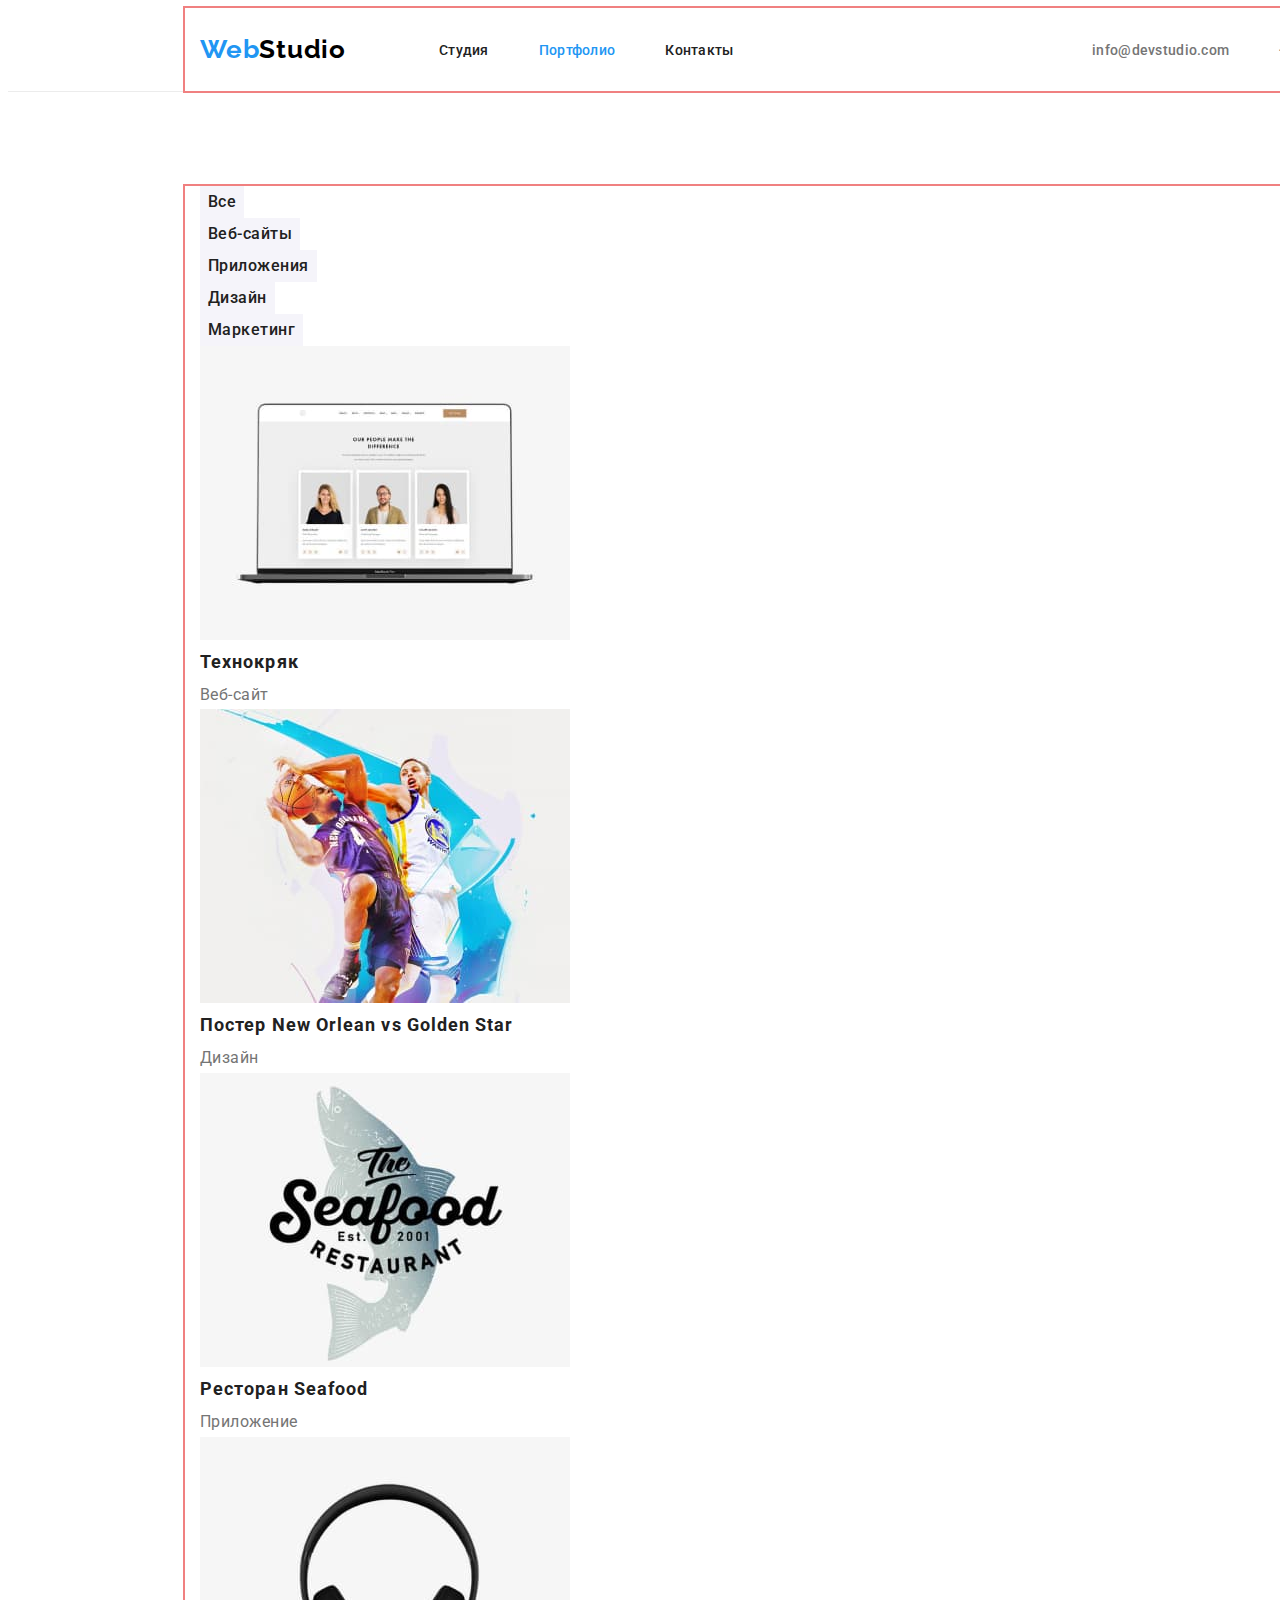
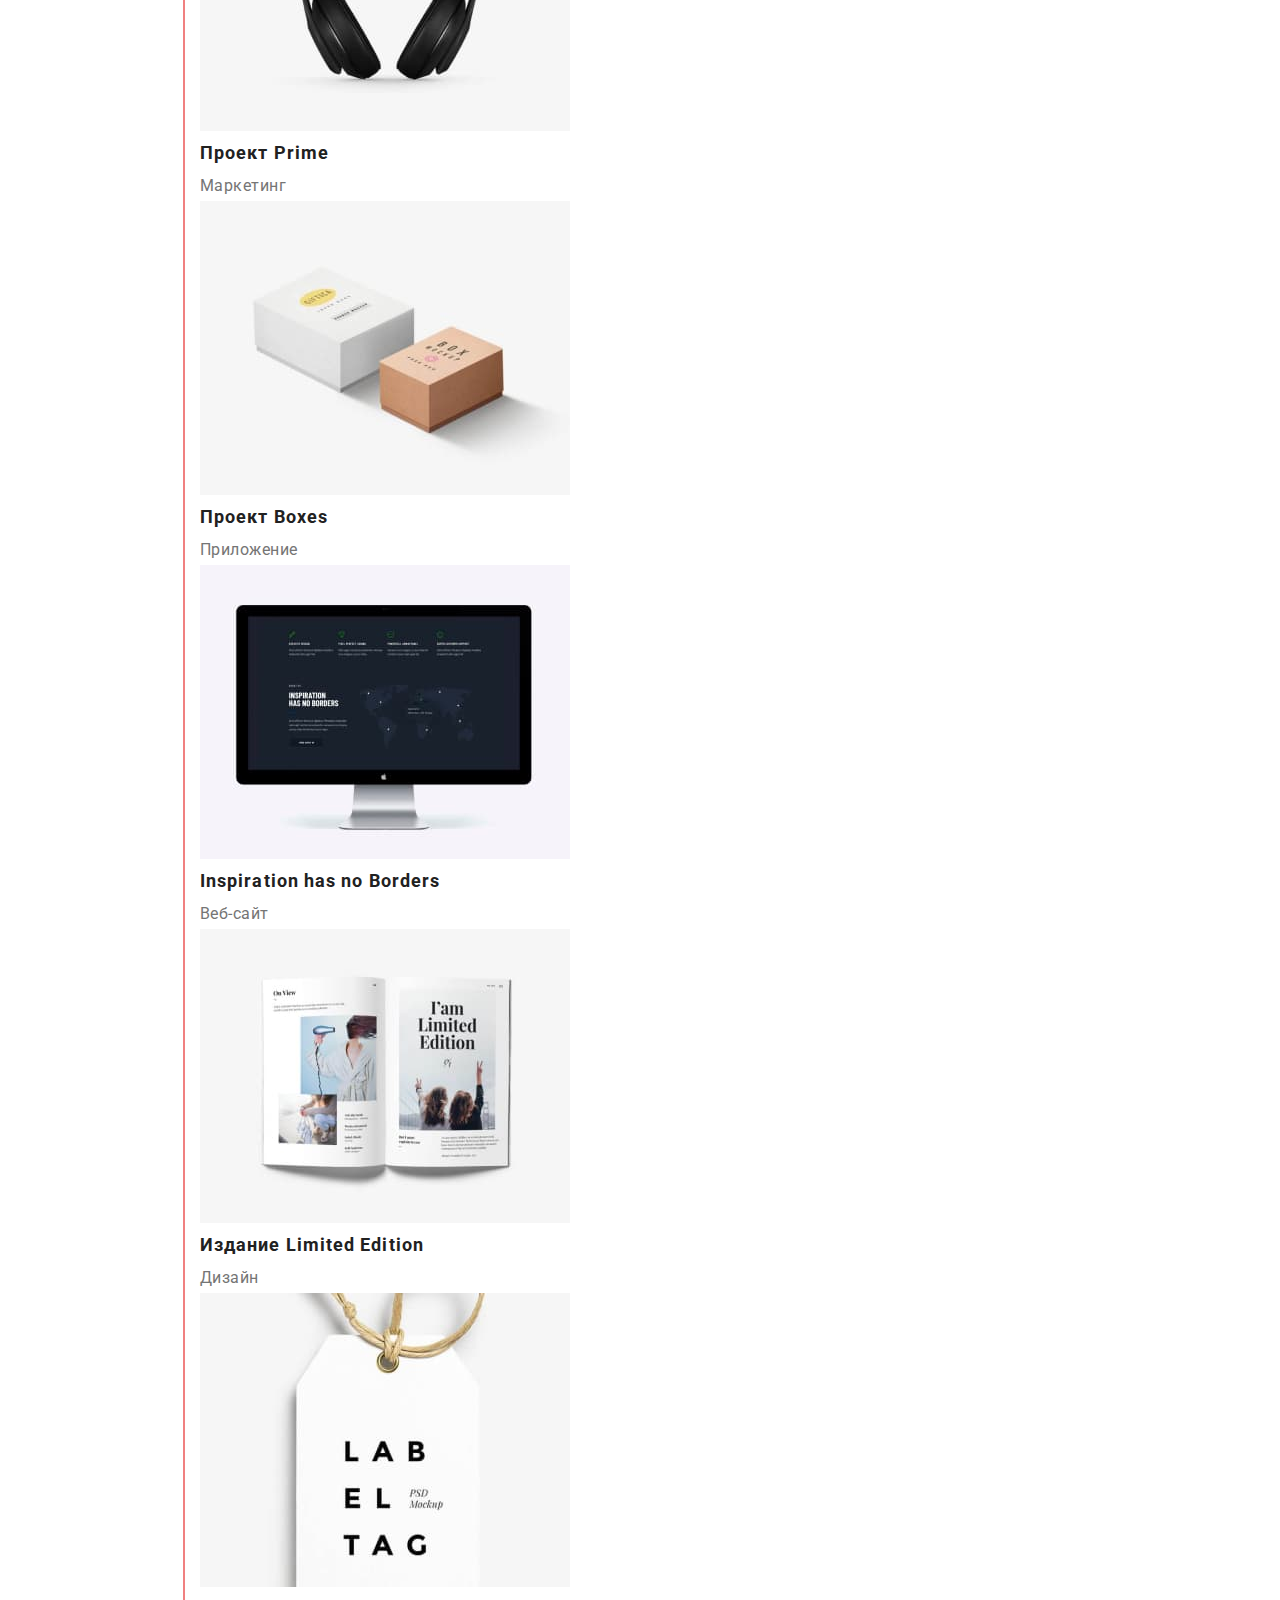
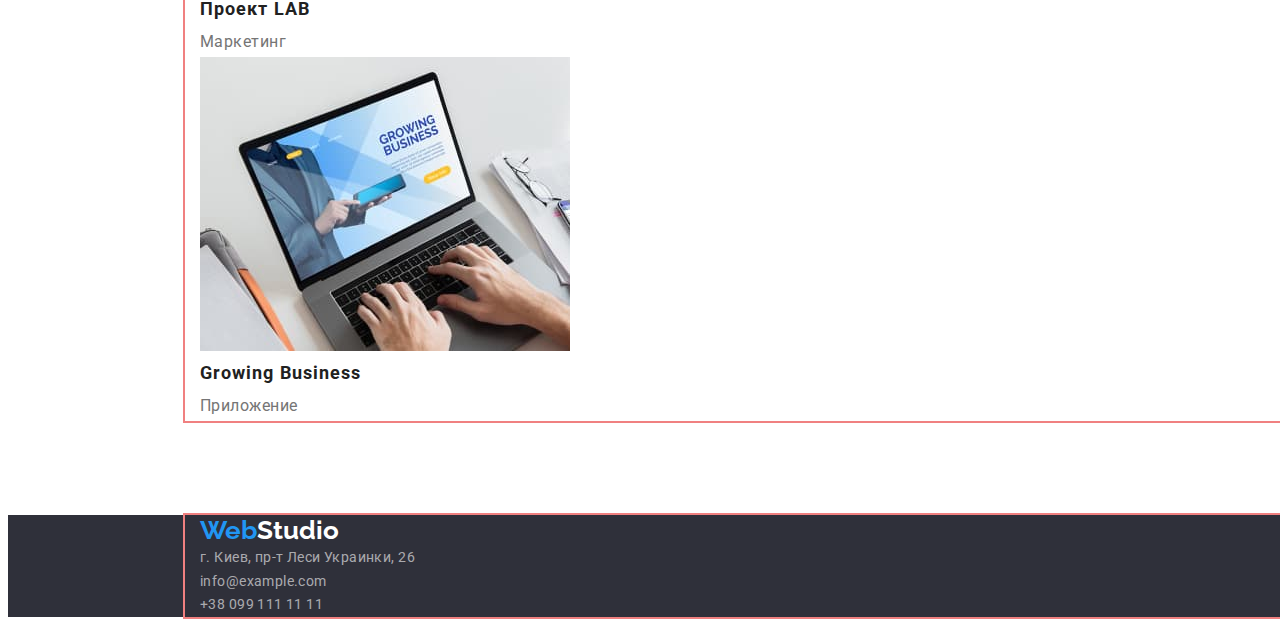
==== commit fd75c0d6: "Переделали ширину" ====
--- a/portfolio.html
+++ b/portfolio.html
@@ -1,5 +1,5 @@
 <!DOCTYPE html>
-<html lang="en">
+<html lang="ru">
   <head>
     <meta charset="UTF-8" />
     <meta http-equiv="X-UA-Compatible" content="IE=edge" />
@@ -23,7 +23,7 @@
   <body>
     <!-- Шапка сайта -->
     <header class="header">
-      <div class="container">
+      <div class="nav container">
         <nav class="top-nav">
           <!-- Навигация. Логотип-ссылка с текстом-->
           <a href="/" class="logo"><span class="color-logo">Web</span>Studio</a>
@@ -39,16 +39,16 @@
               <a class="contact-link" href="">Контакты</a>
             </li>
           </ul>
-          <!-- Контакты -->
-          <ul class="auth-nav list">
-            <li class="item">
-              <a class="adress-link" href="mailto:info@devstudio.com">info@devstudio.com</a>
-            </li>
-            <li class="item">
-              <a class="adress-link" href="tel:+380961111111">+38 096 111 11 11</a>
-            </li>
-          </ul>
         </nav>
+        <!-- Контакты -->
+        <ul class="right-nav list">
+          <li class="item">
+            <a class="adress-link" href="mailto:info@devstudio.com">info@devstudio.com</a>
+          </li>
+          <li class="item">
+            <a class="adress-link" href="tel:+380961111111">+38 096 111 11 11</a>
+          </li>
+        </ul>
       </div>
     </header>
     <!-- Блок-герой -->
@@ -57,7 +57,7 @@
       <section class="section">
         <div class="container">
           <!-- Скрытый заголовок -->
-          <h1 class="main-title hidden visually-hidden">Портфолио</h1>
+          <h1 class="main-title visually-hidden">Портфолио</h1>
           <ul class="list">
             <li><button class="style-scope-button" type="button">Все</button></li>
             <li><button class="style-scope-button" type="button">Веб-сайты</button></li>
@@ -66,7 +66,7 @@
             <li><button class="style-scope-button" type="button">Маркетинг</button></li>
           </ul>
           <!-- Скрытый заголовок -->
-          <h2 class="section-title hidden visually-hidden">Проекты студии</h2>
+          <h2 class="section-title visually-hidden">Проекты студии</h2>
           <ul class="list">
             <li>
               <img
--- a/css/styles.css
+++ b/css/styles.css
@@ -9,11 +9,7 @@
 /* Задали глобальное нормальное наследование */
 html {
   box-sizing: border-box;
-}
-*,
-*::before,
-*::after {
-  box-sizing: inherit;
+  width: 1600px;
 }
 p,
 h1,
@@ -30,12 +26,6 @@
   margin-bottom: 0;
   padding-left: 0;
 }
-/* Задали основные свойства: цвет, шрифт и запасной шрифт */
-body {
-  font-family: Roboto, sans-serif;
-  background-color: var(--rare-text-color);
-  color: var(--primary-text-color);
-}
 /* Убрали подчеркивания со ссылок */
 a {
   text-decoration: none;
@@ -46,16 +36,22 @@
   margin: 0;
   padding: 0;
 }
+/* Задали глобальные свойства */
+body {
+  font-family: Roboto, sans-serif;
+  background-color: var(--rare-text-color);
+  color: var(--primary-text-color);
+}
 /* Скрыли ненужные семантические заголовки */
-.hidden {
-  visibility: hidden;
-}
 .visually-hidden {
   position: absolute;
-  clip: rect(0 0 0 0);
   width: 1px;
   height: 1px;
   margin: -1px;
+  padding: 0;
+  overflow: hidden;
+  border: 0;
+  clip: rect(0 0 0 0);
 }
 /* Добавили кнопке наследие */
 button {
@@ -63,9 +59,7 @@
 }
 /* Задали общий вспомогательный класс "контейнер" для центрирования и ограничения контента по ширине */
 .container {
-  margin-left: auto;
-  margin-right: auto;
-  width: 1230px;
+  width: 1200px;
   padding-left: 15px;
   padding-right: 15px;
   margin: 0 auto;
@@ -73,54 +67,59 @@
 }
 /* Добавили нужный паддинг */
 .section {
-  width: 1600px;
   padding-top: 94px;
   padding-bottom: 94px;
 }
-/* Задали ширину Хеадер */
+/* Задали ширину Хедер */
 .header {
-  width: 1600px;
   border-bottom: 1px solid #ececec;
 }
-.top-nav {
-  display: flex;
-  align-items: center;
-}
-/* Оформили логотип в Хеадер*/
+/* Оформили логотип в Хедер*/
 .logo {
+  display: block;
+  margin-right: 93px;
   font-family: Raleway;
   font-weight: bold;
   font-size: 26px;
   line-height: 1.2;
+  letter-spacing: 0.03em;
   color: #000000;
-  margin-right: 93px;
-}
+}
+/* Задали общего родителя для позиционирования Хедера */
+.nav {
+  display: flex;
+  align-items: center;
+  margin-right: auto;
+  margin-left: auto;
+}
+.top-nav {
+  display: flex;
+  align-items: center;
+}
+/* Добавили вертикальную геометрию ссылке, добавили ей дисплей-блок, чтоб убрать зазор */
 .site-nav {
   display: block;
   padding-top: 32px;
   padding-bottom: 32px;
 }
-/* Задали флекс для навигации */
+/* Задали флекс для навигации. Секция меню */
 .site-nav {
   display: flex;
 }
-/* Задали отступы */
+/* Задали отступы на ли */
 .site-nav .item + .item {
   margin-left: 50px;
 }
 /* Можно сделать еще так .site-nav .item:not(:last-child) {
   margin-right: 50px;
 } */
-.auth-nav {
-  display: block;
-  padding-top: 32px;
-  padding-bottom: 32px;
-}
-.auth-nav {
+/* Задали флекс для навигации. Имейл и телефон. */
+.right-nav {
   display: flex;
   margin-left: auto;
-}
-.auth-nav .item + .item {
+  align-items: center;
+}
+.right-nav .item + .item {
   margin-left: 50px;
 }
 /* Добавили стили навигации в Хеадер*/
@@ -157,7 +156,6 @@
 /* Оформили главный заголовок */
 .main {
   background-color: #2f303a;
-  width: 1600px;
 }
 .main-section {
   font-weight: 900;
@@ -166,7 +164,9 @@
   text-align: center;
   letter-spacing: 0.06em;
   color: var(--rare-text-color);
-  margin-bottom: 30px;
+  max-width: 696px;
+  margin: 0 auto 30px;
+  padding-top: 200px;
 }
 /* Оформили заголовки услуг */
 .title {
@@ -175,6 +175,10 @@
   line-height: 1.14;
   letter-spacing: 0.03em;
   color: var(--primary-text-color);
+  margin-bottom: 10px;
+}
+.title .item + .item {
+  margin-left: 30px;
 }
 /* Оформили текст услуг */
 .text-description {
@@ -192,6 +196,15 @@
   letter-spacing: 0.03em;
   color: var(--primary-text-color);
   margin-bottom: 50px;
+}
+/* Оформили положение секции услуг */
+.service {
+  display: flex;
+  justify-content: space-between;
+  padding-top: 94px;
+}
+.service-item {
+  width: 270px;
 }
 /* Оформили стили имен и профессий */
 .command {
@@ -239,7 +252,7 @@
   color: var(--rare-text-color);
 }
 /* Оформили заглавные буквы согласно макету */
-.main.upper {
+.main-section.upper {
   text-transform: uppercase;
 }
 .title.upper {
@@ -266,17 +279,19 @@
 .button-primary {
   border-radius: 4px;
   padding: 10px 32px;
-  display: inline-block;
   font-weight: bold;
   font-size: 16px;
   line-height: 1.87;
-  align-items: center;
   text-align: center;
   letter-spacing: 0.06em;
   color: var(--rare-text-color);
   background-color: var(--accent-color);
   border-color: transparent;
   cursor: pointer;
+  margin: 0 0 200px 485px;
+}
+.button-primary {
+  display: inline-block;
 }
 /* Оформили ховер и фокус кнопке в Студия */
 .button-primary:hover,
@@ -290,12 +305,23 @@
   font-size: 26px;
   line-height: 1.2;
   color: var(--rare-text-color);
-  margin-bottom: 20px;
-  padding-top: 60px;
-  padding-bottom: 161px;
 }
 /* Задали цвет и ширину в футер */
 .footer {
-  width: 1600px;
   background-color: #2f303a;
 }
+/* .flex-element:nth-child(3n) {
+  margin-right: 0;
+} 
+.flex-element:not(:nth-child(-n+3)) {
+margin-bottom: 0px; 
+} */
+/* Альтернатива 
+.flex-element:not(:nth-child(3n)) {
+margin-right: 30px; 
+}
+и
+.flex-element:not(:nth-child(-n+3)) {
+margin-bottom: 30px; 
+}
+*/
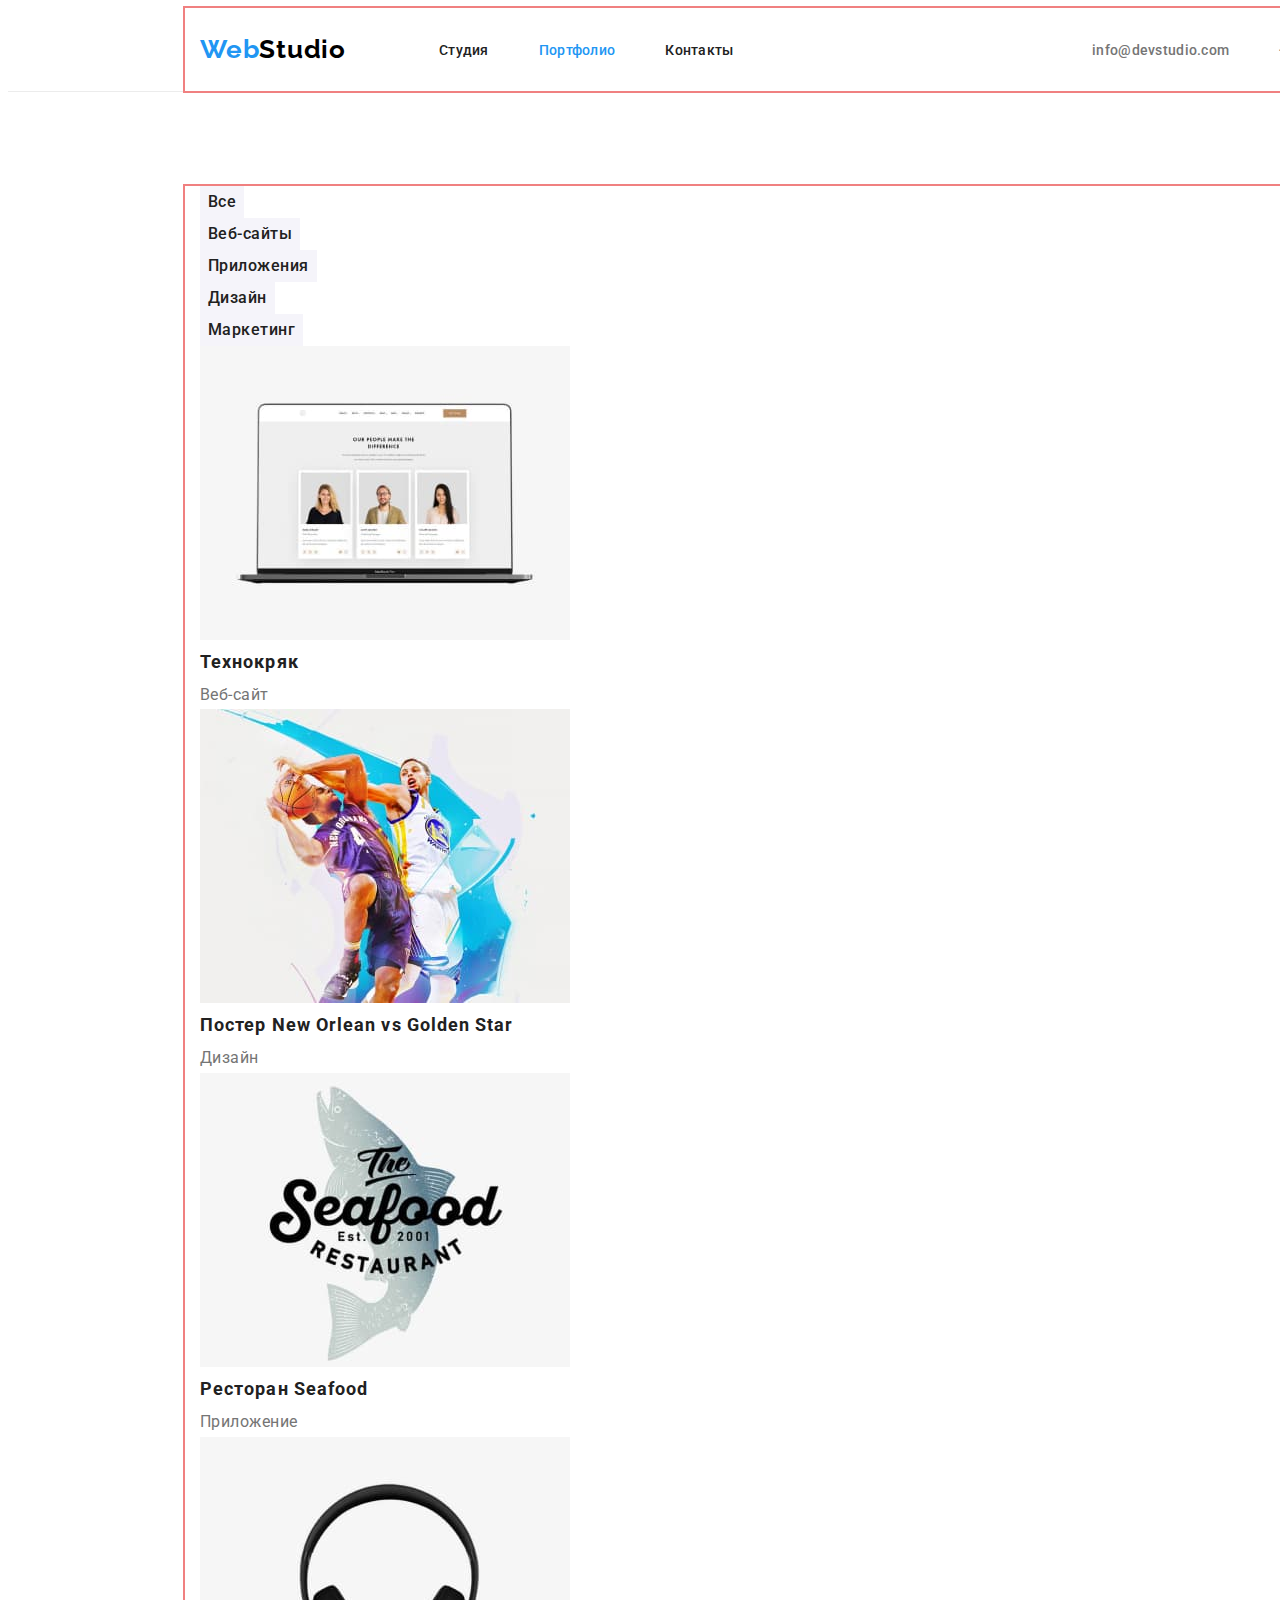
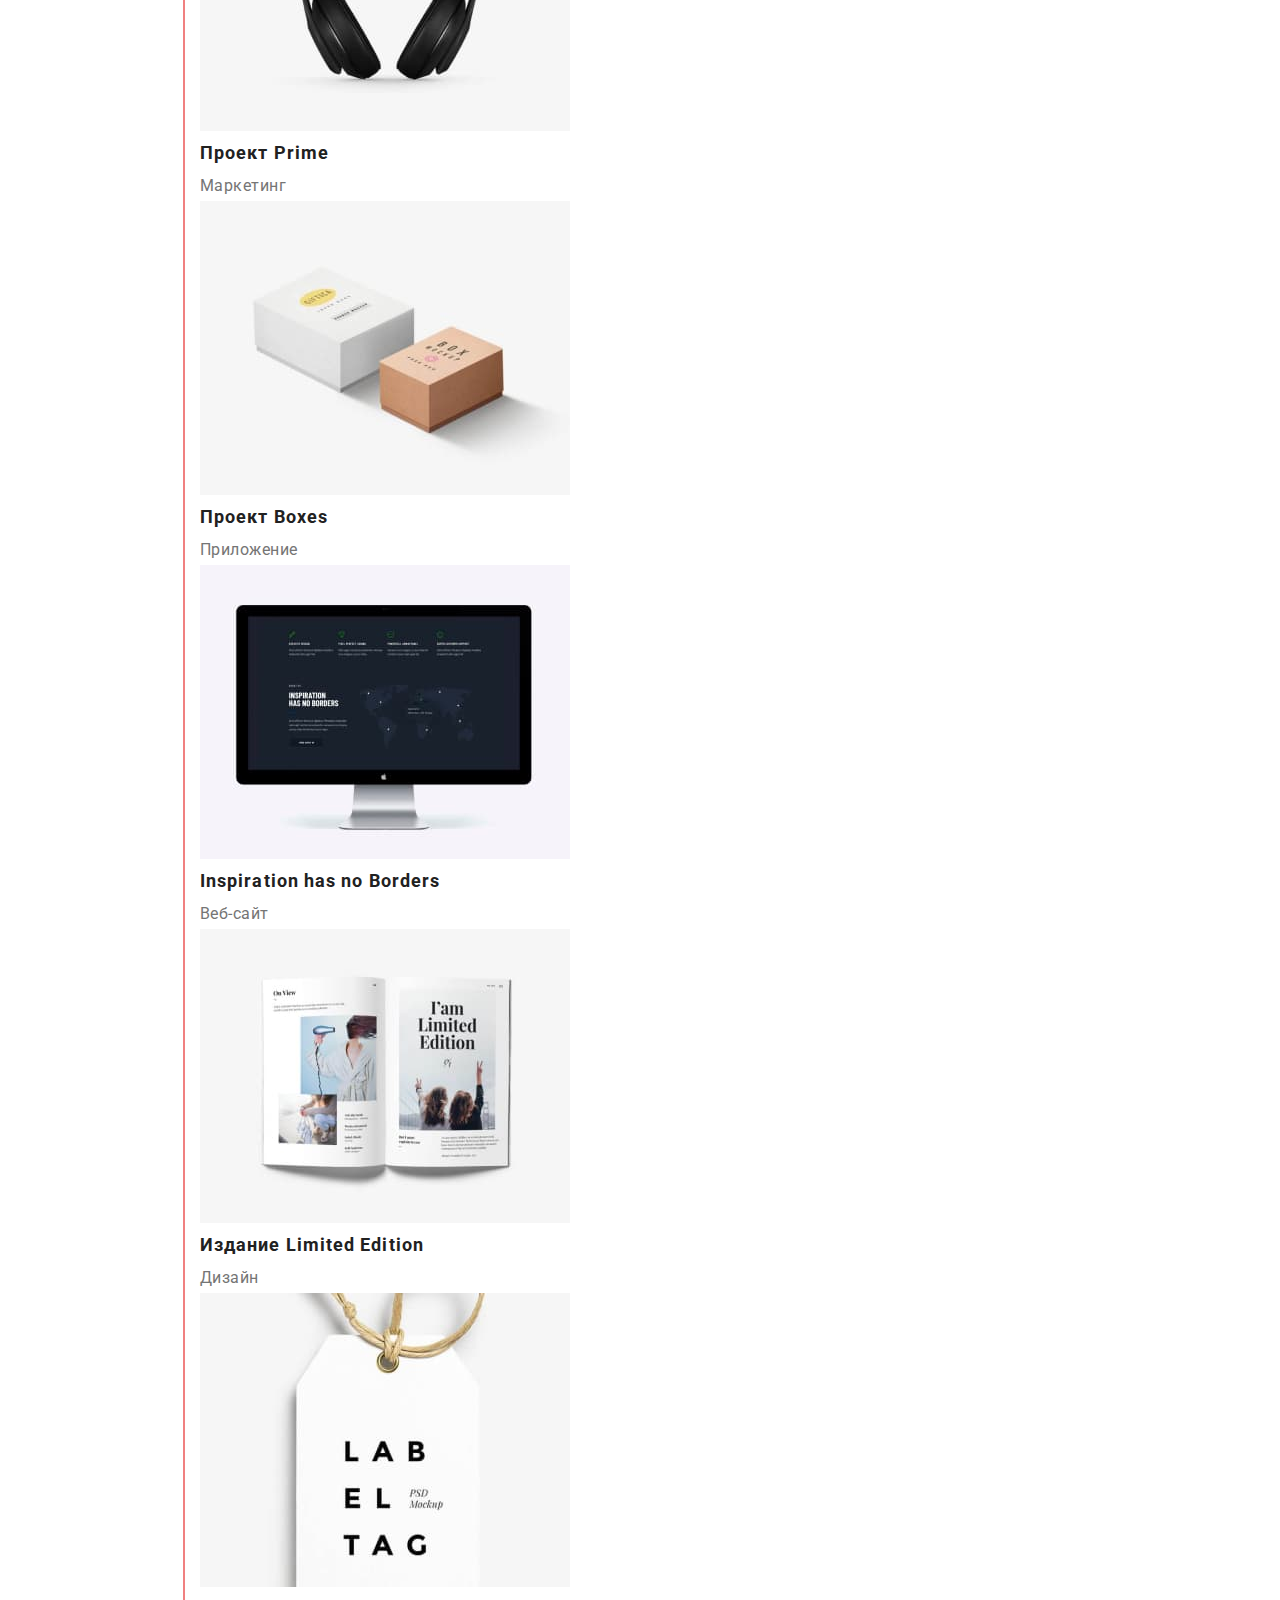
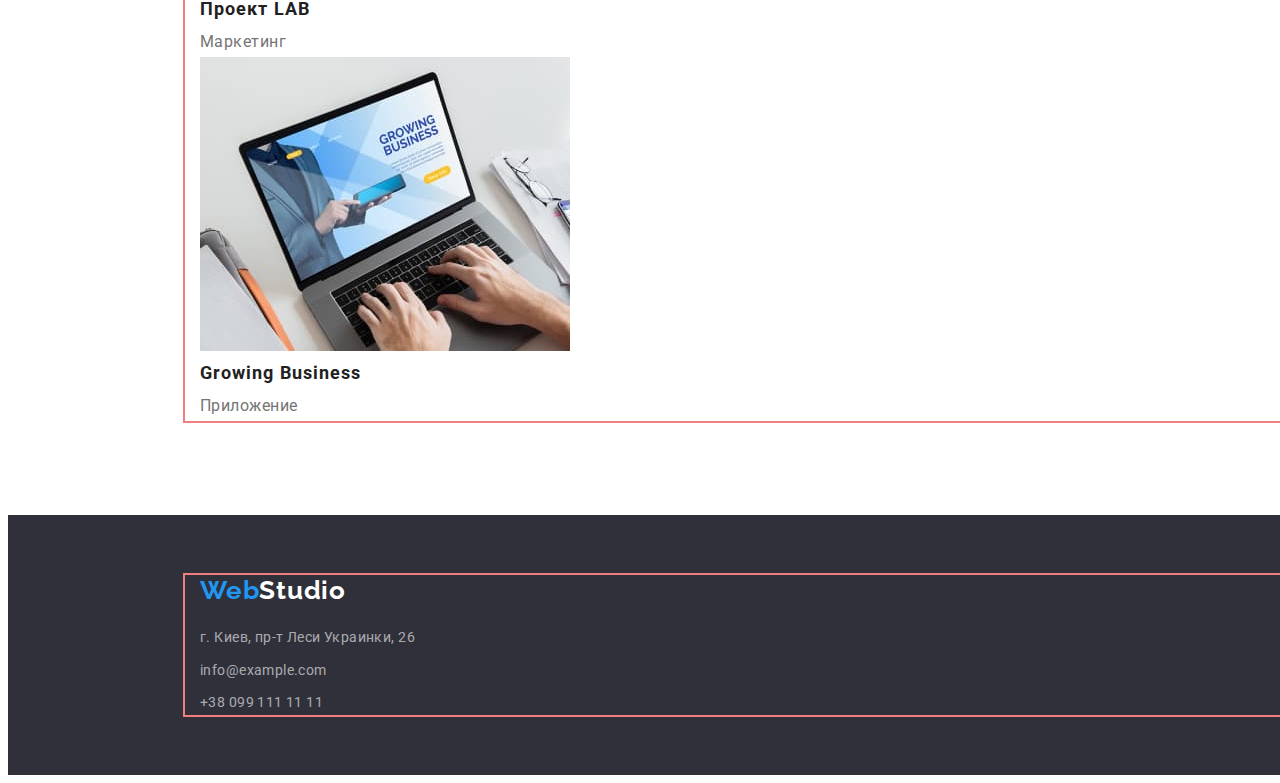
==== commit 1713dfb0: "Footer upd" ====
--- a/portfolio.html
+++ b/portfolio.html
@@ -169,8 +169,8 @@
         <a href="/" class="logo-bottom"><span class="color-logo">Web</span>Studio</a>
         <!-- Физический адрес, мыло и телефон -->
         <address>
-          <ul class="list">
-            <li>
+          <ul class="footer-nav list">
+            <li class="item">
               <a
                 class="link-bottom"
                 href="https://goo.gl/maps/eCC2eFaYXbbJJhADA"
@@ -179,10 +179,10 @@
                 >г. Киев, пр-т Леси Украинки, 26</a
               >
             </li>
-            <li>
+            <li class="item">
               <a class="link-bottom" href="mailto:info@example.com">info@example.com</a>
             </li>
-            <li>
+            <li class="item">
               <a class="link-bottom" href="tel:+380991111111">+38 099 111 11 11</a>
             </li>
           </ul>
--- a/css/styles.css
+++ b/css/styles.css
@@ -70,7 +70,7 @@
   padding-top: 94px;
   padding-bottom: 94px;
 }
-/* Задали ширину Хедер */
+/* Задали рамку в Хедер */
 .header {
   border-bottom: 1px solid #ececec;
 }
@@ -156,6 +156,7 @@
 /* Оформили главный заголовок */
 .main {
   background-color: #2f303a;
+  padding-bottom: 200px;
 }
 .main-section {
   font-weight: 900;
@@ -183,9 +184,10 @@
 /* Оформили текст услуг */
 .text-description {
   font-size: 14px;
-  line-height: 1.71;
+  line-height: 1.72;
   letter-spacing: 0.03em;
   color: var(--secondary-text-color);
+  padding-bottom: 5px;
 }
 /* Оформили остальные заголовки */
 .section-title {
@@ -201,10 +203,26 @@
 .service {
   display: flex;
   justify-content: space-between;
-  padding-top: 94px;
 }
 .service-item {
   width: 270px;
+}
+/* Убрали ненужный паддинг в секции Студия */
+.section.features-section {
+  padding-top: 0;
+}
+/* Оформили положение секции Студия */
+.studio {
+  display: flex;
+  flex-wrap: wrap;
+  margin-top: 50px;
+}
+.studio-item {
+  width: 370px;
+  margin-right: 30px;
+}
+.studio-item:nth-child(3n) {
+  margin-right: 0;
 }
 /* Оформили стили имен и профессий */
 .command {
@@ -241,11 +259,15 @@
 
 /* Добавили стили ссылок в Футер */
 .link-bottom {
+  display: block;
   font-style: normal;
   font-size: 14px;
   line-height: 1.7;
   letter-spacing: 0.03em;
   color: rgba(255, 255, 255, 0.6);
+}
+.footer-nav .item + .item {
+  margin-top: 9px;
 }
 .link-bottom:hover,
 .link-bottom:focus {
@@ -277,8 +299,13 @@
 }
 /* Оформили стиль кнопки в Студия */
 .button-primary {
+  display: block;
+  margin-left: auto;
+  margin-right: auto;
+  align-items: center;
+  width: 200px;
+  height: 50px;
   border-radius: 4px;
-  padding: 10px 32px;
   font-weight: bold;
   font-size: 16px;
   line-height: 1.87;
@@ -288,10 +315,6 @@
   background-color: var(--accent-color);
   border-color: transparent;
   cursor: pointer;
-  margin: 0 0 200px 485px;
-}
-.button-primary {
-  display: inline-block;
 }
 /* Оформили ховер и фокус кнопке в Студия */
 .button-primary:hover,
@@ -300,15 +323,19 @@
 }
 /* Оформили логотип в Футер */
 .logo-bottom {
+  display: block;
+  margin-bottom: 20px;
   font-family: Raleway;
   font-weight: bold;
   font-size: 26px;
+  letter-spacing: 0.03em;
   line-height: 1.2;
   color: var(--rare-text-color);
 }
 /* Задали цвет и ширину в футер */
 .footer {
   background-color: #2f303a;
+  padding: 60px 0;
 }
 /* .flex-element:nth-child(3n) {
   margin-right: 0;
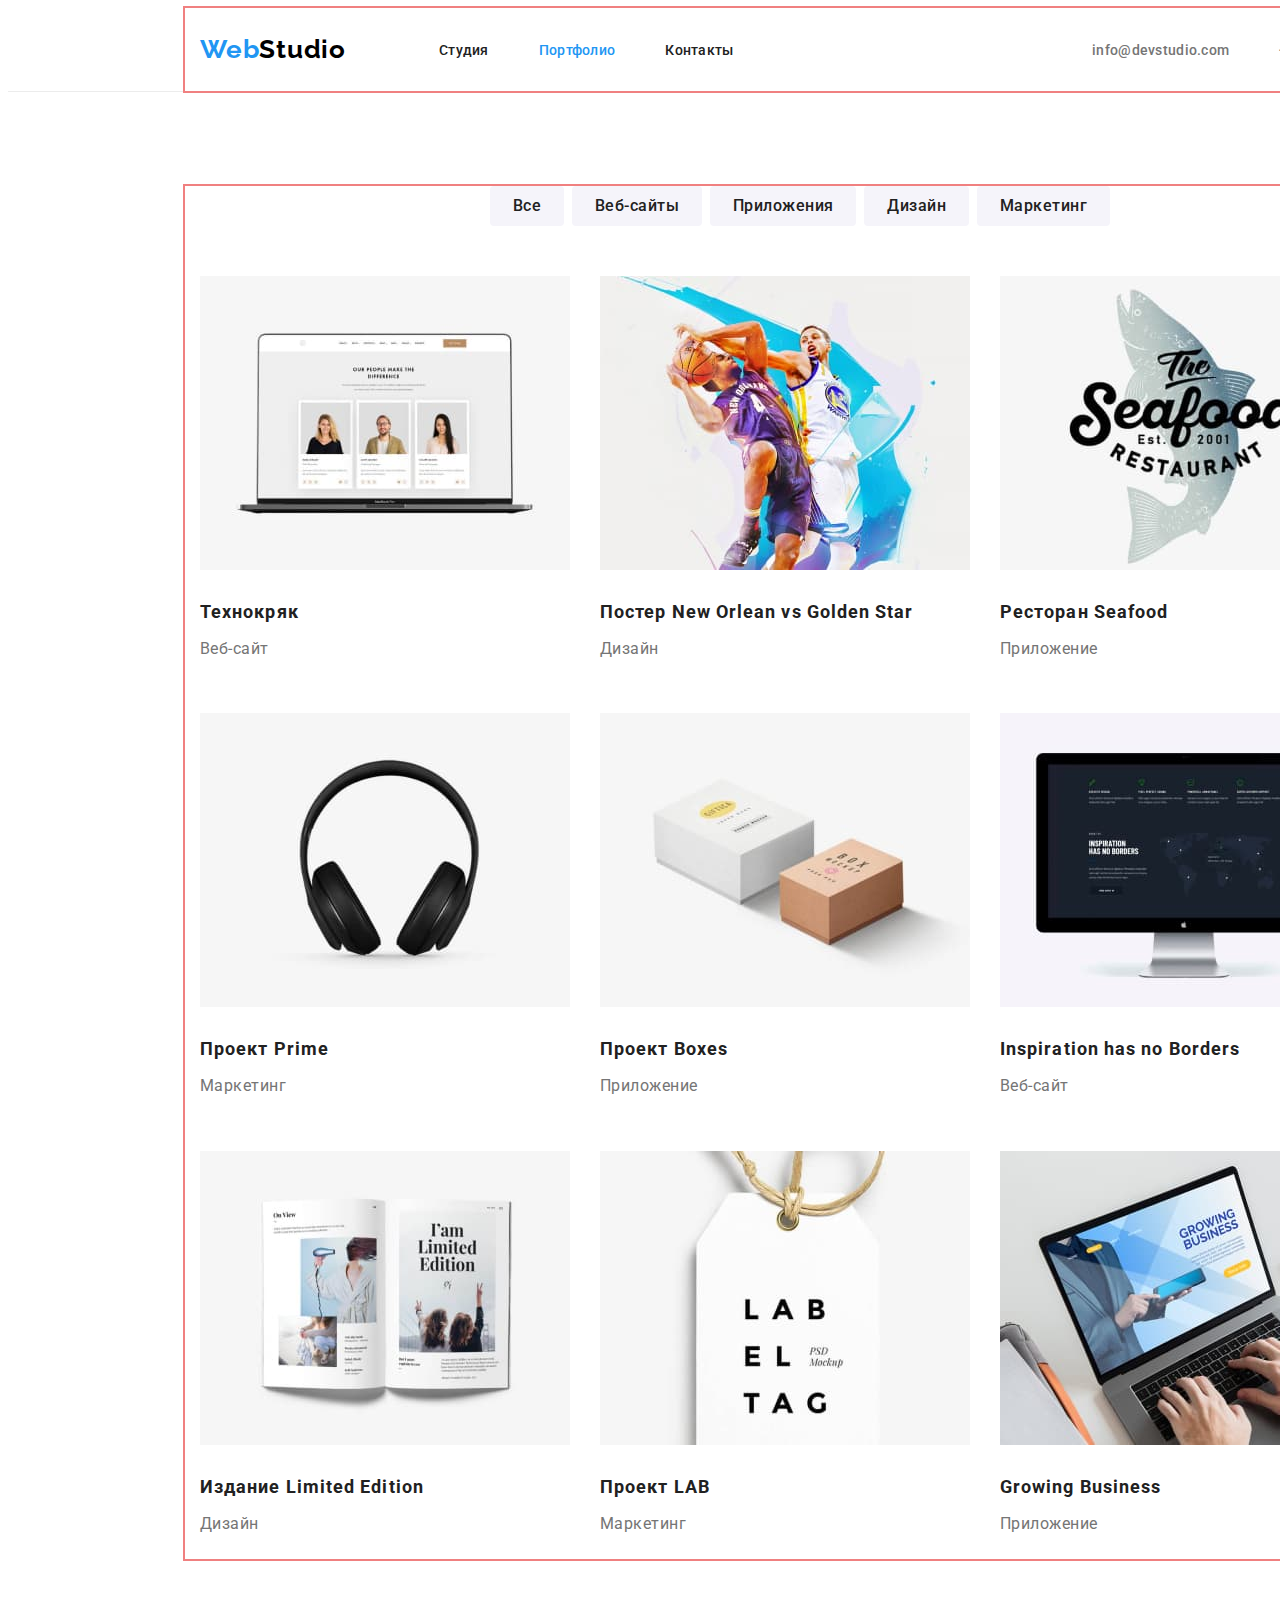
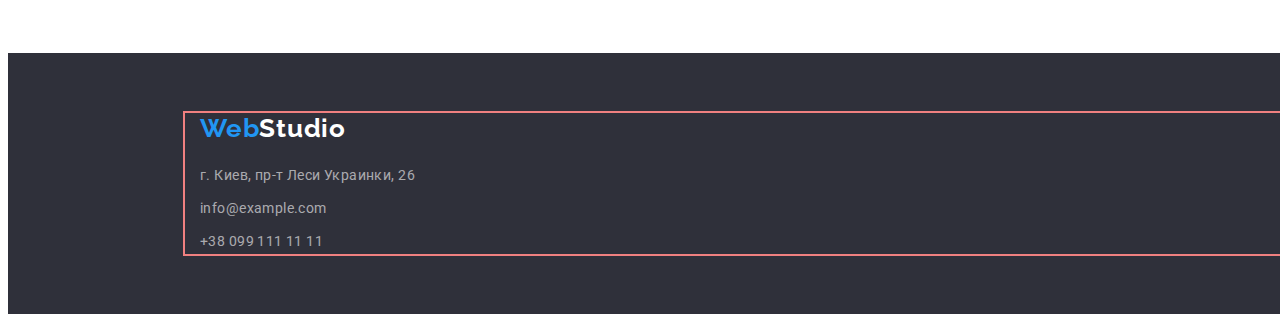
==== commit 61d728a2: "Buttons" ====
--- a/portfolio.html
+++ b/portfolio.html
@@ -58,17 +58,23 @@
         <div class="container">
           <!-- Скрытый заголовок -->
           <h1 class="main-title visually-hidden">Портфолио</h1>
-          <ul class="list">
-            <li><button class="style-scope-button" type="button">Все</button></li>
-            <li><button class="style-scope-button" type="button">Веб-сайты</button></li>
-            <li><button class="style-scope-button" type="button">Приложения</button></li>
-            <li><button class="style-scope-button" type="button">Дизайн</button></li>
-            <li><button class="style-scope-button" type="button">Маркетинг</button></li>
+          <ul class="portfolio-buttons list">
+            <li class="item"><button class="style-scope-button" type="button">Все</button></li>
+            <li class="item">
+              <button class="style-scope-button" type="button">Веб-сайты</button>
+            </li>
+            <li class="item">
+              <button class="style-scope-button" type="button">Приложения</button>
+            </li>
+            <li class="item"><button class="style-scope-button" type="button">Дизайн</button></li>
+            <li class="item">
+              <button class="style-scope-button" type="button">Маркетинг</button>
+            </li>
           </ul>
           <!-- Скрытый заголовок -->
           <h2 class="section-title visually-hidden">Проекты студии</h2>
-          <ul class="list">
-            <li>
+          <ul class="portfolio-items list">
+            <li class="item">
               <img
                 src="./images/img7.jpg"
                 alt="Ноутбук где на экране изображены портреты людей со ссылками на их портфолио"
@@ -78,7 +84,7 @@
               <h3 class="title-adverb">Технокряк</h3>
               <p class="text">Веб-сайт</p>
             </li>
-            <li>
+            <li class="item">
               <img
                 src="./images/img8.jpg"
                 alt="Красочное изображение на постере на котором баскетболисты играют в баскетбол"
@@ -88,7 +94,7 @@
               <h3 class="title-adverb">Постер <span lang="en">New Orlean vs Golden Star</span></h3>
               <p class="text">Дизайн</p>
             </li>
-            <li>
+            <li class="item">
               <img
                 src="./images/img9.jpg"
                 alt="Реклама рыбного ресторана, где по центру изображена серо-синяя рыба а на ней красивая надпись черными буквами"
@@ -98,7 +104,7 @@
               <h3 class="title-adverb">Ресторан <span lang="en">Seafood</span></h3>
               <p class="text">Приложение</p>
             </li>
-            <li>
+            <li class="item">
               <img
                 src="./images/img10.jpg"
                 alt="Изображение с черными наушниками по центру"
@@ -108,7 +114,7 @@
               <h3 class="title-adverb">Проект <span lang="en">Prime</span></h3>
               <p class="text">Маркетинг</p>
             </li>
-            <li>
+            <li class="item">
               <img
                 src="./images/img11.jpg"
                 alt="Изображение с коробками, белой и коричневой, коричневая находится спереди и повернута боком а белая за ней"
@@ -118,7 +124,7 @@
               <h3 class="title-adverb">Проект <span lang="en">Boxes</span></h3>
               <p class="text">Приложение</p>
             </li>
-            <li>
+            <li class="item">
               <img
                 src="./images/img12.jpg"
                 alt="Изображение с монитором на всю картинку"
@@ -128,7 +134,7 @@
               <h3 class="title-adverb" lang="en">Inspiration has no Borders</h3>
               <p class="text">Веб-сайт</p>
             </li>
-            <li>
+            <li class="item">
               <img
                 src="./images/img13.jpg"
                 alt="Изображение с развернутой книгой на всю картинку"
@@ -138,7 +144,7 @@
               <h3 class="title-adverb">Издание <span lang="en">Limited Edition</span></h3>
               <p class="text">Дизайн</p>
             </li>
-            <li>
+            <li class="item">
               <img
                 src="./images/img14.jpg"
                 alt="Изображение с белой бумажной биркой от одежды на сером фоне на всю картинку"
@@ -148,7 +154,7 @@
               <h3 class="title-adverb">Проект <span lang="en">LAB</span></h3>
               <p class="text">Маркетинг</p>
             </li>
-            <li>
+            <li class="item">
               <img
                 src="./images/img15.jpg"
                 alt="На изображении руки человека которые печатают на открытом ноутбуке, на экране ноутбука картинка с подписью Groving business"
--- a/css/styles.css
+++ b/css/styles.css
@@ -35,6 +35,12 @@
   list-style: none;
   margin: 0;
   padding: 0;
+}
+/* Задали картинкам свойство блок и максимальную ширину */
+.img {
+  display: block;
+  max-width: 100%;
+  height: auto;
 }
 /* Задали глобальные свойства */
 body {
@@ -157,6 +163,7 @@
 .main {
   background-color: #2f303a;
   padding-bottom: 200px;
+  text-align: center;
 }
 .main-section {
   font-weight: 900;
@@ -224,11 +231,33 @@
 .studio-item:nth-child(3n) {
   margin-right: 0;
 }
+.section-img {
+  display: block;
+}
 /* Оформили стили имен и профессий */
 .command {
   background-color: #f5f4fa;
 }
+.command-list {
+  display: flex;
+  flex-wrap: wrap;
+  padding: 0;
+  margin: 0;
+  list-style: none;
+  margin-left: -30px;
+}
+.command-list > .item {
+  flex-basis: calc(100% / 3 -30px);
+  margin-left: 30px;
+}
+.card-item {
+  background-color: var(--rare-text-color);
+  border-radius: 4px;
+}
+
 .names {
+  margin-top: 30px;
+  margin-bottom: 10px;
   font-weight: 500;
   font-size: 16px;
   line-height: 1.18;
@@ -236,6 +265,7 @@
   letter-spacing: 0.03em;
 }
 .profession {
+  padding-bottom: 27px;
   font-size: 16px;
   line-height: 1.18;
   text-align: center;
@@ -244,6 +274,7 @@
 }
 /* Оформили рекламу */
 .title-adverb {
+  margin-top: 20px;
   font-weight: bold;
   font-size: 18px;
   line-height: 2;
@@ -251,10 +282,26 @@
   color: var(--primary-text-color);
 }
 .text {
+  margin-top: 4px;
+  padding-bottom: 20px;
   font-size: 16px;
   line-height: 1.87;
   letter-spacing: 0.03em;
   color: var(--secondary-text-color);
+}
+.portfolio-items {
+  display: flex;
+  flex-wrap: wrap;
+  padding: 0;
+  margin: 0;
+  list-style: none;
+  margin-left: -30px;
+  margin-top: -30px;
+}
+.portfolio-items > .item {
+  flex-basis: calc(100% / 3 -30px);
+  margin-left: 30px;
+  margin-top: 30px;
 }
 
 /* Добавили стили ссылок в Футер */
@@ -284,8 +331,10 @@
 .style-scope-button {
   font-weight: 500;
   font-size: 16px;
+  padding: 0.3em 1.3em;
   line-height: 1.62;
   text-align: center;
+  border-radius: 4px;
   letter-spacing: 0.03em;
   color: var(--primary-text-color);
   background-color: var(--background-context-color);
@@ -296,6 +345,17 @@
 .style-scope-button:focus {
   color: var(--rare-text-color);
   background-color: var(--accent-color);
+}
+.portfolio-buttons {
+  display: flex;
+  margin-left: auto;
+  margin-right: auto;
+  align-items: center;
+  justify-content: center;
+  margin-bottom: 50px;
+}
+.portfolio-buttons .item + .item {
+  margin-left: 8px;
 }
 /* Оформили стиль кнопки в Студия */
 .button-primary {
@@ -352,3 +412,5 @@
 margin-bottom: 30px; 
 }
 */
+
+/* border-bottom: 1px solid #ececec; */
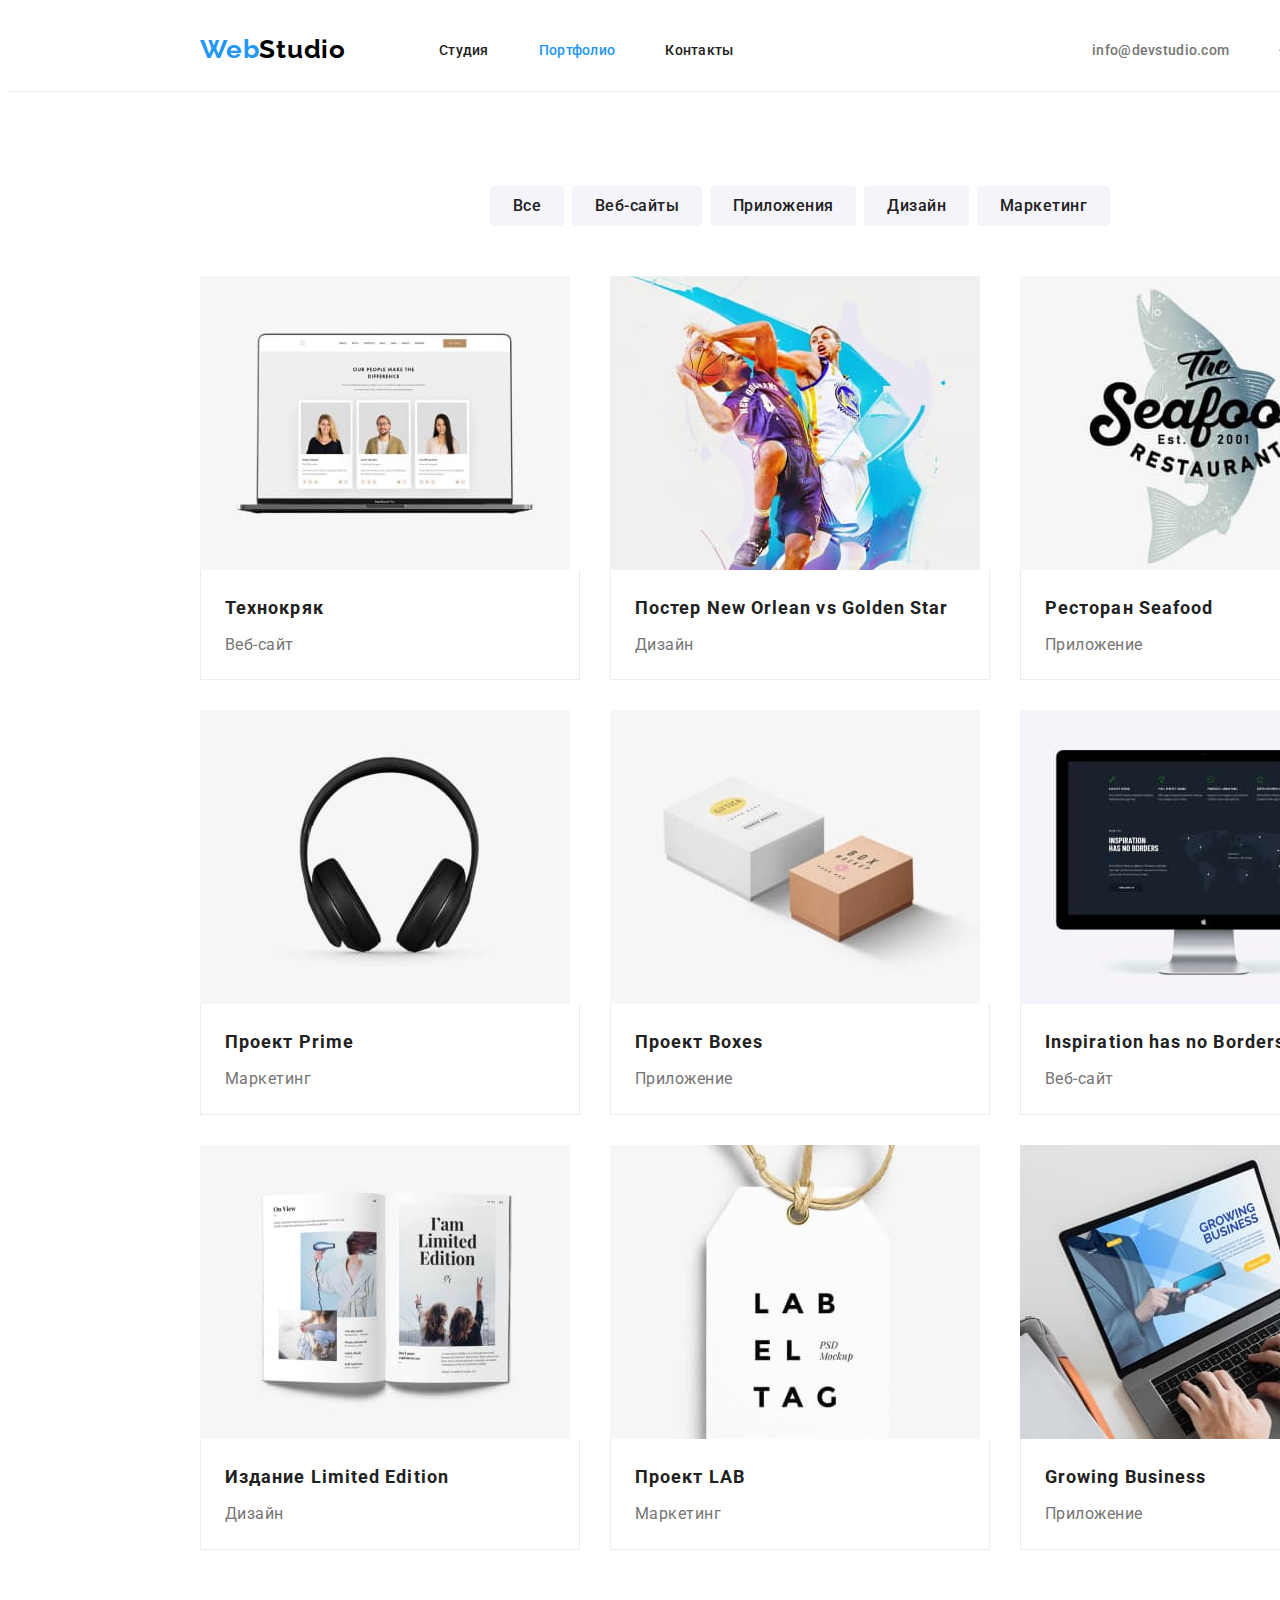
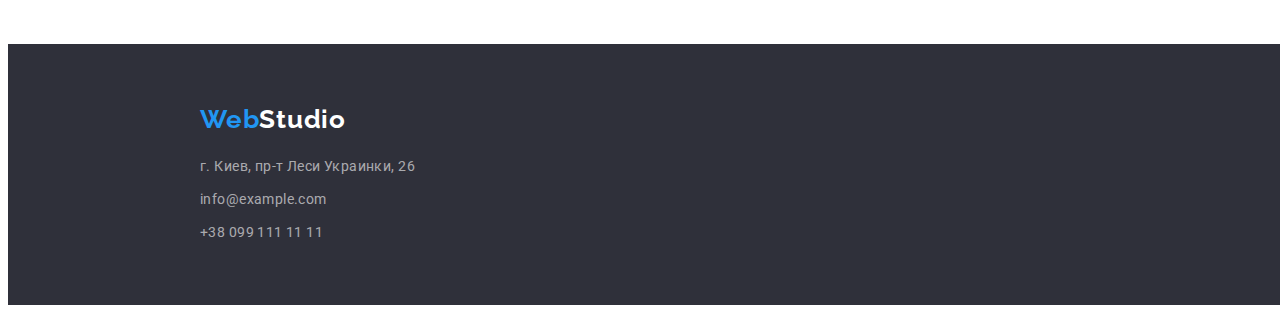
==== commit 936f72ed: "pre end" ====
--- a/portfolio.html
+++ b/portfolio.html
@@ -74,95 +74,124 @@
           <!-- Скрытый заголовок -->
           <h2 class="section-title visually-hidden">Проекты студии</h2>
           <ul class="portfolio-items list">
-            <li class="item">
-              <img
+            <li class="portfolio-item">
+              <img
+                class="block"
                 src="./images/img7.jpg"
                 alt="Ноутбук где на экране изображены портреты людей со ссылками на их портфолио"
                 width="370"
                 height="294"
               />
-              <h3 class="title-adverb">Технокряк</h3>
-              <p class="text">Веб-сайт</p>
-            </li>
-            <li class="item">
-              <img
+              <div class="portfolio-card">
+                <h3 class="title-adverb">Технокряк</h3>
+                <p class="text">Веб-сайт</p>
+              </div>
+            </li>
+            <li class="portfolio-item">
+              <img
+                class="block"
                 src="./images/img8.jpg"
                 alt="Красочное изображение на постере на котором баскетболисты играют в баскетбол"
                 width="370"
                 height="294"
               />
-              <h3 class="title-adverb">Постер <span lang="en">New Orlean vs Golden Star</span></h3>
-              <p class="text">Дизайн</p>
-            </li>
-            <li class="item">
-              <img
+              <div class="portfolio-card">
+                <h3 class="title-adverb">
+                  Постер <span lang="en">New Orlean vs Golden Star</span>
+                </h3>
+                <p class="text">Дизайн</p>
+              </div>
+            </li>
+            <li class="portfolio-item">
+              <img
+                class="block"
                 src="./images/img9.jpg"
                 alt="Реклама рыбного ресторана, где по центру изображена серо-синяя рыба а на ней красивая надпись черными буквами"
                 width="370"
                 height="294"
               />
-              <h3 class="title-adverb">Ресторан <span lang="en">Seafood</span></h3>
-              <p class="text">Приложение</p>
-            </li>
-            <li class="item">
-              <img
+              <div class="portfolio-card">
+                <h3 class="title-adverb">Ресторан <span lang="en">Seafood</span></h3>
+                <p class="text">Приложение</p>
+              </div>
+            </li>
+            <li class="portfolio-item">
+              <img
+                class="block"
                 src="./images/img10.jpg"
                 alt="Изображение с черными наушниками по центру"
                 width="370"
                 height="294"
               />
-              <h3 class="title-adverb">Проект <span lang="en">Prime</span></h3>
-              <p class="text">Маркетинг</p>
-            </li>
-            <li class="item">
-              <img
+              <div class="portfolio-card">
+                <h3 class="title-adverb">Проект <span lang="en">Prime</span></h3>
+                <p class="text">Маркетинг</p>
+              </div>
+            </li>
+            <li class="portfolio-item">
+              <img
+                class="block"
                 src="./images/img11.jpg"
                 alt="Изображение с коробками, белой и коричневой, коричневая находится спереди и повернута боком а белая за ней"
                 width="370"
                 height="294"
               />
-              <h3 class="title-adverb">Проект <span lang="en">Boxes</span></h3>
-              <p class="text">Приложение</p>
-            </li>
-            <li class="item">
-              <img
+              <div class="portfolio-card">
+                <h3 class="title-adverb">Проект <span lang="en">Boxes</span></h3>
+                <p class="text">Приложение</p>
+              </div>
+            </li>
+            <li class="portfolio-item">
+              <img
+                class="block"
                 src="./images/img12.jpg"
                 alt="Изображение с монитором на всю картинку"
                 width="370"
                 height="294"
               />
-              <h3 class="title-adverb" lang="en">Inspiration has no Borders</h3>
-              <p class="text">Веб-сайт</p>
-            </li>
-            <li class="item">
-              <img
+              <div class="portfolio-card">
+                <h3 class="title-adverb" lang="en">Inspiration has no Borders</h3>
+                <p class="text">Веб-сайт</p>
+              </div>
+            </li>
+            <li class="portfolio-item">
+              <img
+                class="block"
                 src="./images/img13.jpg"
                 alt="Изображение с развернутой книгой на всю картинку"
                 width="370"
                 height="294"
               />
-              <h3 class="title-adverb">Издание <span lang="en">Limited Edition</span></h3>
-              <p class="text">Дизайн</p>
-            </li>
-            <li class="item">
-              <img
+              <div class="portfolio-card">
+                <h3 class="title-adverb">Издание <span lang="en">Limited Edition</span></h3>
+                <p class="text">Дизайн</p>
+              </div>
+            </li>
+            <li class="portfolio-item">
+              <img
+                class="block"
                 src="./images/img14.jpg"
                 alt="Изображение с белой бумажной биркой от одежды на сером фоне на всю картинку"
                 width="370"
                 height="294"
               />
-              <h3 class="title-adverb">Проект <span lang="en">LAB</span></h3>
-              <p class="text">Маркетинг</p>
-            </li>
-            <li class="item">
-              <img
+              <div class="portfolio-card">
+                <h3 class="title-adverb">Проект <span lang="en">LAB</span></h3>
+                <p class="text">Маркетинг</p>
+              </div>
+            </li>
+            <li class="portfolio-item">
+              <img
+                class="block"
                 src="./images/img15.jpg"
                 alt="На изображении руки человека которые печатают на открытом ноутбуке, на экране ноутбука картинка с подписью Groving business"
                 width="370"
                 height="294"
               />
-              <h3 class="title-adverb" lang="en">Growing Business</h3>
-              <p class="text">Приложение</p>
+              <div class="portfolio-card">
+                <h3 class="title-adverb" lang="en">Growing Business</h3>
+                <p class="text">Приложение</p>
+              </div>
             </li>
           </ul>
         </div>
--- a/css/styles.css
+++ b/css/styles.css
@@ -36,17 +36,17 @@
   margin: 0;
   padding: 0;
 }
-/* Задали картинкам свойство блок и максимальную ширину */
-.img {
-  display: block;
-  max-width: 100%;
-  height: auto;
-}
 /* Задали глобальные свойства */
 body {
   font-family: Roboto, sans-serif;
   background-color: var(--rare-text-color);
   color: var(--primary-text-color);
+}
+/* Задали картинкам свойство блок и максимальную ширину */
+.img {
+  display: block;
+  max-width: 100%;
+  height: auto;
 }
 /* Скрыли ненужные семантические заголовки */
 .visually-hidden {
@@ -69,7 +69,6 @@
   padding-left: 15px;
   padding-right: 15px;
   margin: 0 auto;
-  outline: 2px solid lightcoral;
 }
 /* Добавили нужный паддинг */
 .section {
@@ -247,14 +246,13 @@
   margin-left: -30px;
 }
 .command-list > .item {
-  flex-basis: calc(100% / 3 -30px);
+  flex-basis: calc(100% / 4 - 30px);
   margin-left: 30px;
 }
 .card-item {
   background-color: var(--rare-text-color);
   border-radius: 4px;
 }
-
 .names {
   margin-top: 30px;
   margin-bottom: 10px;
@@ -272,9 +270,8 @@
   letter-spacing: 0.03em;
   color: var(--secondary-text-color);
 }
-/* Оформили рекламу */
+/* Оформили секцию в Портфолио*/
 .title-adverb {
-  margin-top: 20px;
   font-weight: bold;
   font-size: 18px;
   line-height: 2;
@@ -283,7 +280,6 @@
 }
 .text {
   margin-top: 4px;
-  padding-bottom: 20px;
   font-size: 16px;
   line-height: 1.87;
   letter-spacing: 0.03em;
@@ -298,10 +294,15 @@
   margin-left: -30px;
   margin-top: -30px;
 }
-.portfolio-items > .item {
-  flex-basis: calc(100% / 3 -30px);
+.portfolio-items > .portfolio-item {
+  flex-basis: calc(100% / 3 - 30px);
   margin-left: 30px;
   margin-top: 30px;
+}
+.portfolio-card {
+  padding: 20px 24px;
+  border: 1px solid #ececec;
+  border-top: 0;
 }
 
 /* Добавили стили ссылок в Футер */
@@ -396,6 +397,9 @@
 .footer {
   background-color: #2f303a;
   padding: 60px 0;
+}
+.block {
+  display: block;
 }
 /* .flex-element:nth-child(3n) {
   margin-right: 0;
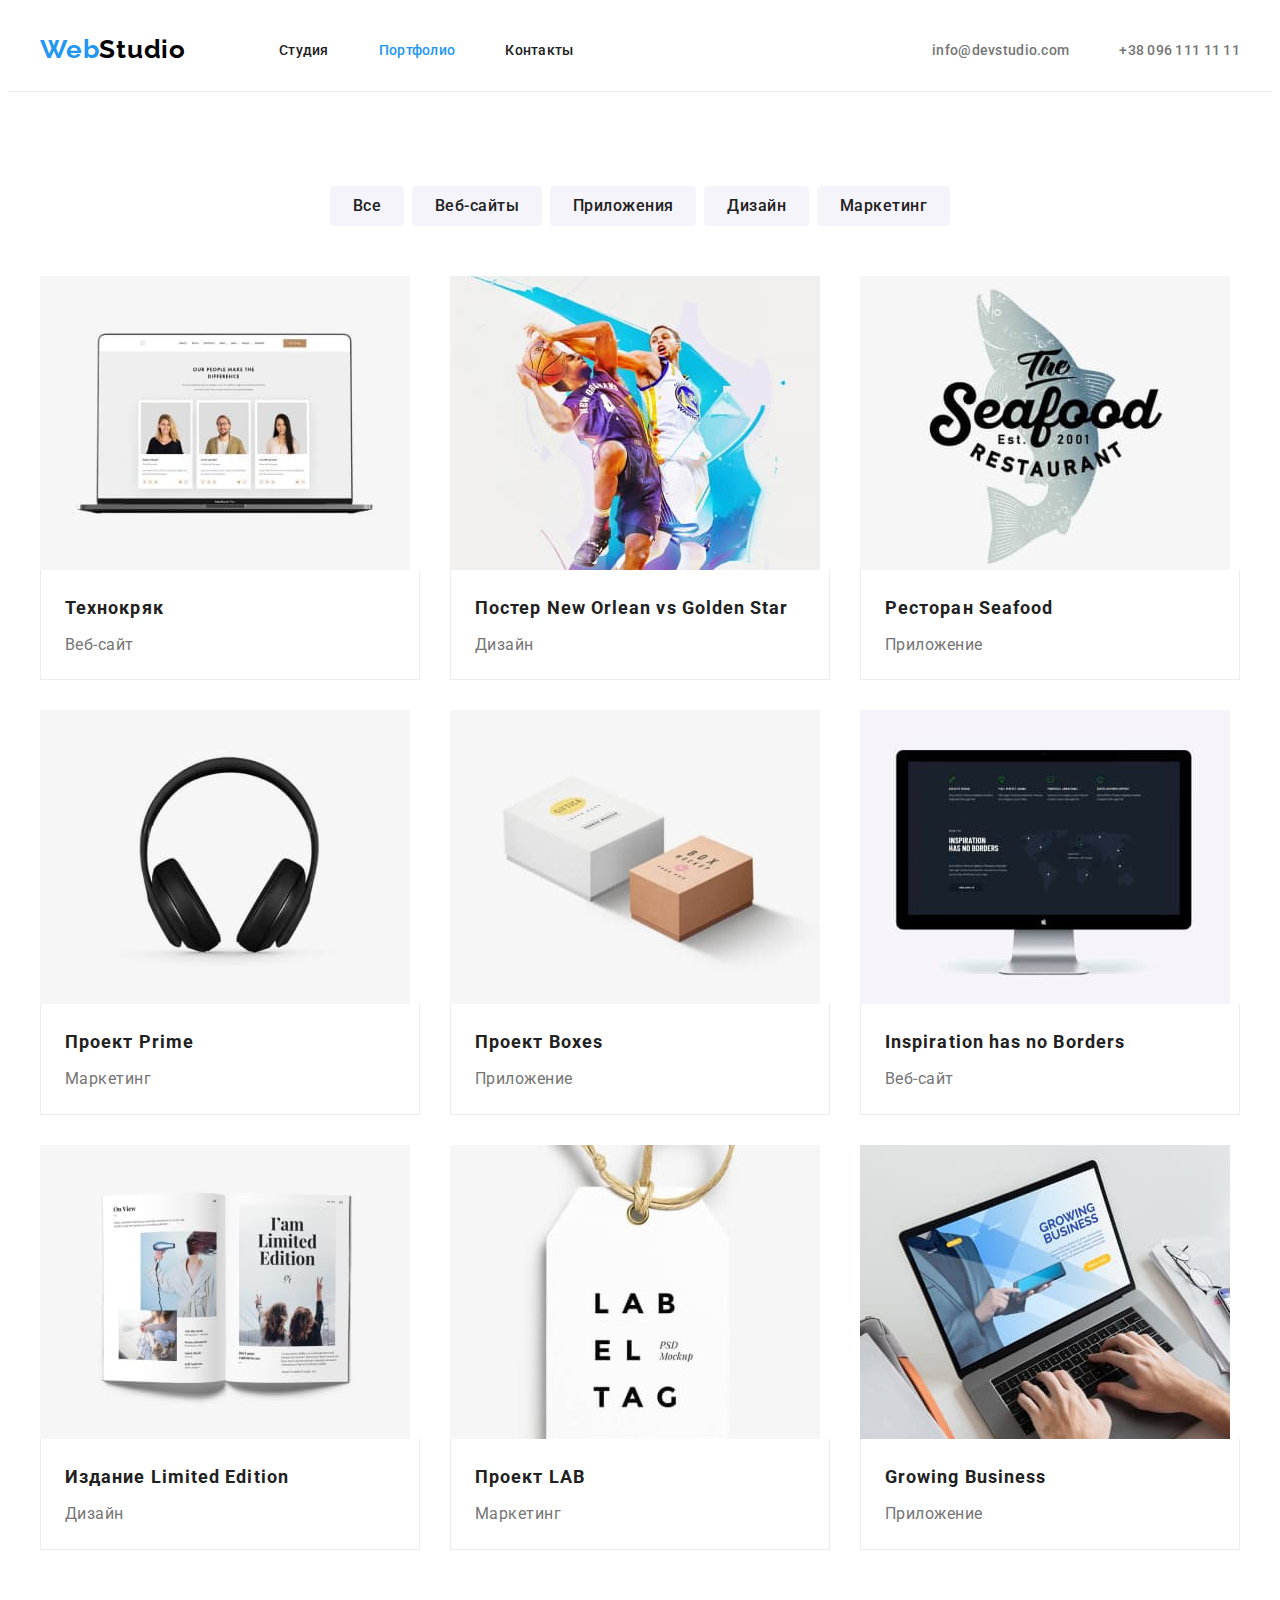
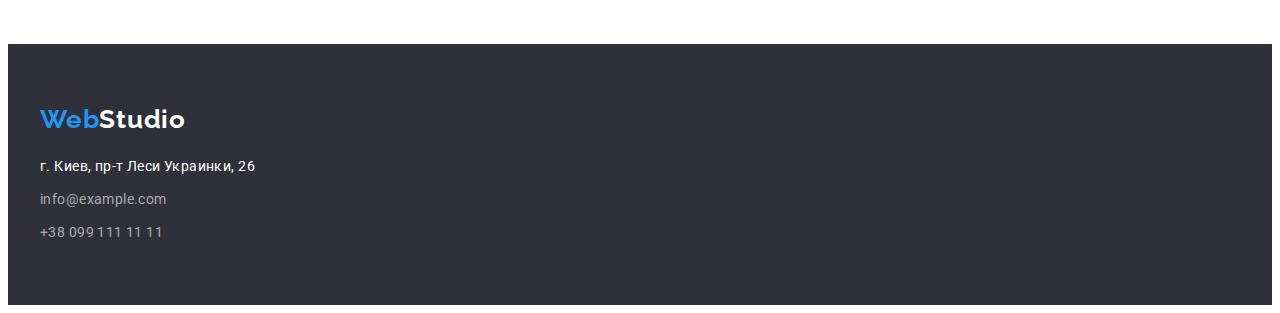
==== commit c62b7f39: "Убрала лишнее" ====
--- a/portfolio.html
+++ b/portfolio.html
@@ -76,7 +76,6 @@
           <ul class="portfolio-items list">
             <li class="portfolio-item">
               <img
-                class="block"
                 src="./images/img7.jpg"
                 alt="Ноутбук где на экране изображены портреты людей со ссылками на их портфолио"
                 width="370"
@@ -89,7 +88,6 @@
             </li>
             <li class="portfolio-item">
               <img
-                class="block"
                 src="./images/img8.jpg"
                 alt="Красочное изображение на постере на котором баскетболисты играют в баскетбол"
                 width="370"
@@ -104,7 +102,6 @@
             </li>
             <li class="portfolio-item">
               <img
-                class="block"
                 src="./images/img9.jpg"
                 alt="Реклама рыбного ресторана, где по центру изображена серо-синяя рыба а на ней красивая надпись черными буквами"
                 width="370"
@@ -117,7 +114,6 @@
             </li>
             <li class="portfolio-item">
               <img
-                class="block"
                 src="./images/img10.jpg"
                 alt="Изображение с черными наушниками по центру"
                 width="370"
@@ -130,7 +126,6 @@
             </li>
             <li class="portfolio-item">
               <img
-                class="block"
                 src="./images/img11.jpg"
                 alt="Изображение с коробками, белой и коричневой, коричневая находится спереди и повернута боком а белая за ней"
                 width="370"
@@ -143,7 +138,6 @@
             </li>
             <li class="portfolio-item">
               <img
-                class="block"
                 src="./images/img12.jpg"
                 alt="Изображение с монитором на всю картинку"
                 width="370"
@@ -156,7 +150,6 @@
             </li>
             <li class="portfolio-item">
               <img
-                class="block"
                 src="./images/img13.jpg"
                 alt="Изображение с развернутой книгой на всю картинку"
                 width="370"
@@ -169,7 +162,6 @@
             </li>
             <li class="portfolio-item">
               <img
-                class="block"
                 src="./images/img14.jpg"
                 alt="Изображение с белой бумажной биркой от одежды на сером фоне на всю картинку"
                 width="370"
@@ -182,7 +174,6 @@
             </li>
             <li class="portfolio-item">
               <img
-                class="block"
                 src="./images/img15.jpg"
                 alt="На изображении руки человека которые печатают на открытом ноутбуке, на экране ноутбука картинка с подписью Groving business"
                 width="370"
@@ -207,7 +198,7 @@
           <ul class="footer-nav list">
             <li class="item">
               <a
-                class="link-bottom"
+                class="link-bottom adr"
                 href="https://goo.gl/maps/eCC2eFaYXbbJJhADA"
                 rel="noopener noreferrer"
                 target="_blank"
--- a/css/styles.css
+++ b/css/styles.css
@@ -7,10 +7,7 @@
   --rare-text-color: #ffffff;
 }
 /* Задали глобальное нормальное наследование */
-html {
-  box-sizing: border-box;
-  width: 1600px;
-}
+
 p,
 h1,
 h2,
@@ -43,7 +40,7 @@
   color: var(--primary-text-color);
 }
 /* Задали картинкам свойство блок и максимальную ширину */
-.img {
+img {
   display: block;
   max-width: 100%;
   height: auto;
@@ -161,6 +158,7 @@
 /* Оформили главный заголовок */
 .main {
   background-color: #2f303a;
+  padding-top: 200px;
   padding-bottom: 200px;
   text-align: center;
 }
@@ -173,7 +171,6 @@
   color: var(--rare-text-color);
   max-width: 696px;
   margin: 0 auto 30px;
-  padding-top: 200px;
 }
 /* Оформили заголовки услуг */
 .title {
@@ -245,11 +242,9 @@
   list-style: none;
   margin-left: -30px;
 }
-.command-list > .item {
+.command-list > .card-item {
   flex-basis: calc(100% / 4 - 30px);
   margin-left: 30px;
-}
-.card-item {
   background-color: var(--rare-text-color);
   border-radius: 4px;
 }
@@ -317,8 +312,7 @@
 .footer-nav .item + .item {
   margin-top: 9px;
 }
-.link-bottom:hover,
-.link-bottom:focus {
+.adr {
   color: var(--rare-text-color);
 }
 /* Оформили заглавные буквы согласно макету */
@@ -398,9 +392,7 @@
   background-color: #2f303a;
   padding: 60px 0;
 }
-.block {
-  display: block;
-}
+
 /* .flex-element:nth-child(3n) {
   margin-right: 0;
 } 
@@ -416,5 +408,3 @@
 margin-bottom: 30px; 
 }
 */
-
-/* border-bottom: 1px solid #ececec; */
